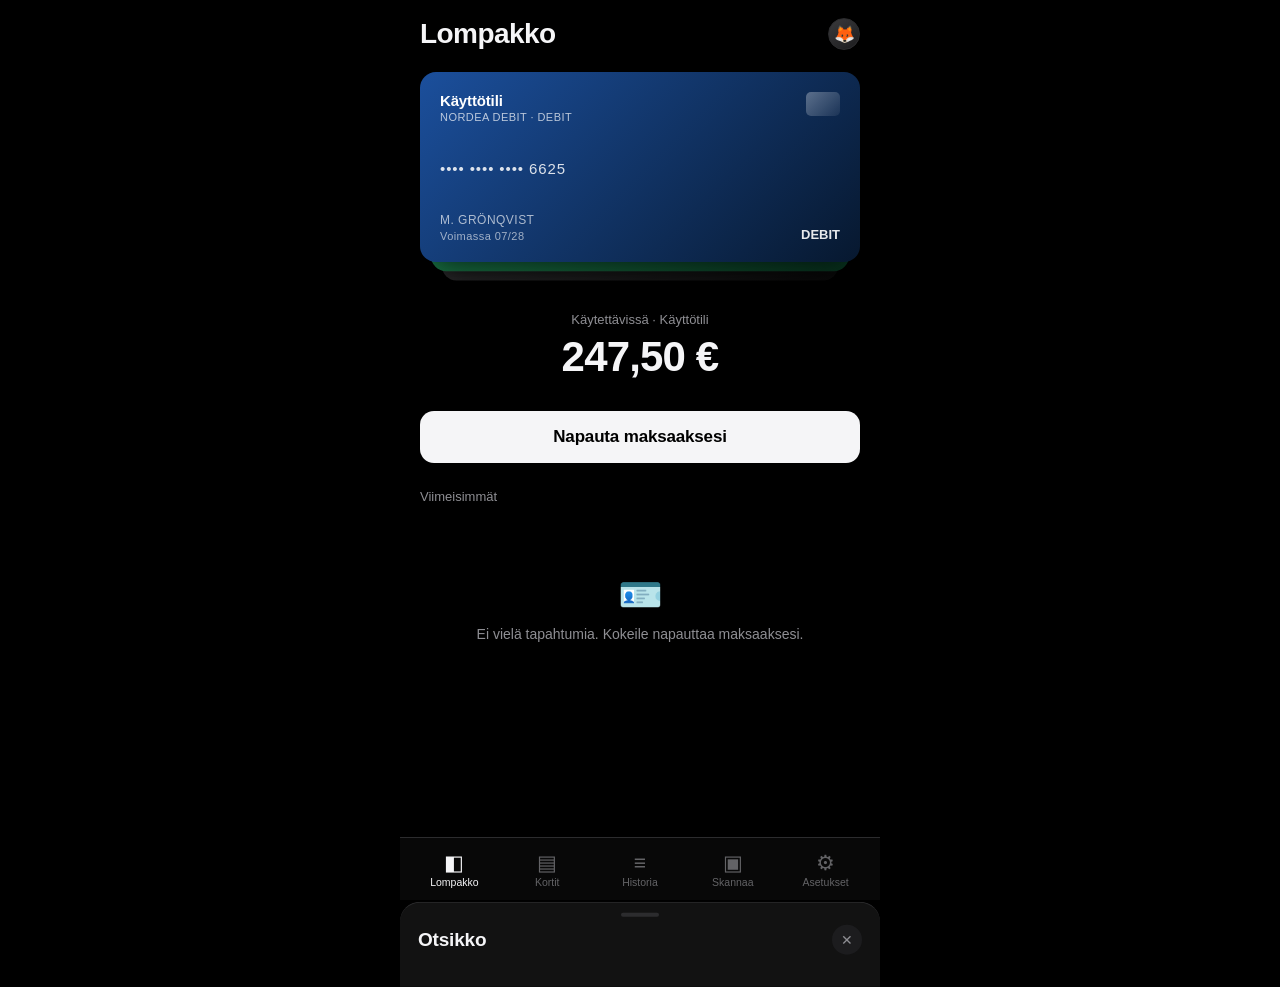
==== index.html @ 8e32ef5d "Lisää tapahtumahistorian suodatus kortin mukaan Historiasivulle tuli suodatinpalkki, josta tapahtuma" ====
<!DOCTYPE html>
<html lang="fi">
<head>
<meta charset="UTF-8">
<meta name="viewport" content="width=device-width, initial-scale=1, viewport-fit=cover">
<title>Lompakko</title>
<link rel="stylesheet" href="style.css">
</head>
<body>
<div id="app">

  <div class="topbar" id="topbar">
    <h1 id="pageTitle">Lompakko</h1>
    <button class="avatar" id="avatar" aria-label="Avaa asetukset">🦊</button>
  </div>

  <div class="screens">

    <!-- LOMPAKKO -->
    <div class="screen active" id="screen-wallet">
      <div class="card-stack" id="cardStack"></div>

      <div class="balance-block">
        <div class="balance-label">Käytettävissä</div>
        <div class="balance-amount" id="balanceText">0,00 €</div>
      </div>

      <button class="pay-btn" id="payBtn">Napauta maksaaksesi</button>

      <div class="section-label">Viimeisimmät</div>
      <div id="recentTx"></div>
    </div>

    <!-- KORTIT -->
    <div class="screen" id="screen-cards">
      <div class="history-header">
        <h2>Kortit</h2>
        <div class="history-sub" id="cardsSub">Hallitse lompakon kortteja</div>
      </div>
      <div id="cardList"></div>
      <button class="ghost-btn" id="addCardBtn">+ Lisää kortti</button>
      <p class="disclaimer">Kaikki kortit ovat simuloituja demokortteja. Pankkien nimet
      ovat pelkkää tekstiä — ei oikeita logoja, tunnuksia tai maksuliikennettä.</p>
    </div>

    <!-- HISTORIA -->
    <div class="screen" id="screen-history">
      <div class="history-header">
        <h2>Historia</h2>
        <div class="history-sub" id="historySub">Ei vielä tapahtumia</div>
      </div>
      <div class="chip-row" id="historyFilter"></div>
      <div id="historyList"></div>
    </div>

    <!-- SKANNAUS -->
    <div class="screen" id="screen-scan">
      <div class="scan-wrap">
        <h2>Skannaa maksaaksesi</h2>
        <div class="scan-sub">Kohdista kauppiaan QR-koodiin</div>
        <div class="viewfinder">
          <div class="fake-qr">
            <svg width="120" height="120" viewBox="0 0 100 100" aria-hidden="true">
              <rect x="8" y="8" width="24" height="24" fill="none" stroke="#8e8e93" stroke-width="4"/>
              <rect x="16" y="16" width="8" height="8" fill="#8e8e93"/>
              <rect x="68" y="8" width="24" height="24" fill="none" stroke="#8e8e93" stroke-width="4"/>
              <rect x="76" y="16" width="8" height="8" fill="#8e8e93"/>
              <rect x="8" y="68" width="24" height="24" fill="none" stroke="#8e8e93" stroke-width="4"/>
              <rect x="16" y="76" width="8" height="8" fill="#8e8e93"/>
              <rect x="44" y="8" width="6" height="6" fill="#8e8e93"/>
              <rect x="56" y="20" width="6" height="6" fill="#8e8e93"/>
              <rect x="44" y="44" width="12" height="12" fill="#8e8e93"/>
              <rect x="62" y="44" width="6" height="6" fill="#8e8e93"/>
              <rect x="44" y="62" width="6" height="6" fill="#8e8e93"/>
              <rect x="62" y="62" width="18" height="18" fill="#8e8e93"/>
              <rect x="8" y="44" width="6" height="6" fill="#8e8e93"/>
              <rect x="20" y="56" width="6" height="6" fill="#8e8e93"/>
            </svg>
          </div>
          <div class="scan-line"></div>
          <div class="vf-corner tl"></div>
          <div class="vf-corner tr"></div>
          <div class="vf-corner bl"></div>
          <div class="vf-corner br"></div>
        </div>
        <div class="scan-hint">Simuloitu kamera — ei oikeaa skannausta</div>
        <button class="scan-btn" id="fakeScanBtn">Simuloi QR-tunnistus</button>
      </div>
    </div>

    <!-- ASETUKSET -->
    <div class="screen" id="screen-settings">
      <div class="history-header">
        <h2>Asetukset</h2>
        <div class="history-sub">Lompakon ja korttien asetukset</div>
      </div>

      <div class="section-label">Käyttäjä</div>
      <div class="settings-group">
        <div class="settings-row">
          <span class="settings-label">Nimi</span>
          <input type="text" id="setName" class="inline-input" maxlength="28">
        </div>
        <div class="settings-row">
          <span class="settings-label">Avatar</span>
          <div class="avatar-row" id="setAvatar"></div>
        </div>
      </div>

      <div class="section-label">Lompakko</div>
      <div class="settings-group">
        <div class="settings-row">
          <span class="settings-label">Oletuskortti</span>
          <select id="setDefaultCard" class="inline-select"></select>
        </div>
        <div class="settings-row">
          <span class="settings-label">Yksityisyystila
            <span class="settings-sub">Piilota saldot näkymistä</span>
          </span>
          <button class="toggle" id="setHideBalance" role="switch" aria-label="Yksityisyystila"></button>
        </div>
        <div class="settings-row column">
          <span class="settings-label">Valuutan näyttömuoto</span>
          <div class="segmented" id="setCurrency">
            <button data-currency="suffix">12,50 €</button>
            <button data-currency="prefix">€ 12,50</button>
            <button data-currency="code">12,50 EUR</button>
          </div>
        </div>
      </div>

      <div class="section-label">Demo</div>
      <button class="danger-btn" id="resetBtn">Palauta demon oletustiedot</button>

      <p class="disclaimer">Lompakko on harjoitusdemo. Kortit, saldot ja tapahtumat
      ovat keksittyjä, eikä sovellus ole yhteydessä mihinkään pankkiin tai
      maksujärjestelmään.</p>
    </div>

  </div>

  <div class="navbar">
    <button class="navbtn active" data-screen="wallet">
      <span class="icon">◧</span>
      <span class="label">Lompakko</span>
    </button>
    <button class="navbtn" data-screen="cards">
      <span class="icon">▤</span>
      <span class="label">Kortit</span>
    </button>
    <button class="navbtn" data-screen="history">
      <span class="icon">≡</span>
      <span class="label">Historia</span>
    </button>
    <button class="navbtn" data-screen="scan">
      <span class="icon">▣</span>
      <span class="label">Skannaa</span>
    </button>
    <button class="navbtn" data-screen="settings">
      <span class="icon">⚙</span>
      <span class="label">Asetukset</span>
    </button>
  </div>

  <!-- NFC-MAKSUN PEITTOKUVA -->
  <div class="tap-overlay" id="tapOverlay">
    <div class="nfc-ring-wrap">
      <div class="nfc-ring"></div>
      <div class="nfc-ring"></div>
      <div class="nfc-ring"></div>
      <div class="nfc-center"><span id="nfcIcon">📶</span></div>
    </div>
    <div class="tap-status" id="tapStatus">Napauta laitetta maksupäätteeseen</div>
    <div class="tap-amount" id="tapAmount"></div>
    <div class="tap-error-note" id="tapNote" hidden></div>
    <button class="tap-cancel" id="tapCancel">Peruuta</button>
  </div>

  <!-- ALAPANEELI (lomakkeet ja valinnat) -->
  <div class="sheet-backdrop" id="sheetBackdrop"></div>
  <div class="sheet" id="sheet" role="dialog" aria-modal="true" aria-labelledby="sheetTitle">
    <div class="sheet-grip"></div>
    <div class="sheet-head">
      <h3 id="sheetTitle">Otsikko</h3>
      <button class="sheet-close" id="sheetClose" aria-label="Sulje">✕</button>
    </div>
    <div class="sheet-body" id="sheetBody"></div>
  </div>

  <!-- ILMOITUS -->
  <div class="toast" id="toast" role="status" aria-live="polite"></div>

</div>

<script src="cards.js"></script>
<script src="app.js"></script>
</body>
</html>
---- style.css ----
/* Lompakko — simuloitu maksulompakko. Tyylit. */

:root {
  --bg: #000000;
  --surface: #121212;
  --surface-raised: #1c1c1e;
  --border: #2c2c2e;
  --text: #f5f5f7;
  --text-dim: #8e8e93;
  --text-faint: #636366;
  --accent: #ffffff;
  --success: #30d158;
  --danger: #ff453a;
  --font: -apple-system, BlinkMacSystemFont, "SF Pro Display", "SF Pro Text", "Helvetica Neue", Arial, sans-serif;
  box-sizing: border-box;
  padding-top: env(safe-area-inset-top, 0px);
  padding-bottom: env(safe-area-inset-bottom, 0px);
}
* { box-sizing: border-box; }
html {
  height: 100%;
  scroll-padding-top: env(safe-area-inset-top, 0px);
}
body {
  margin: 0;
  height: 100%;
  background: var(--bg);
  color: var(--text);
  font-family: var(--font);
  -webkit-font-smoothing: antialiased;
  overflow: hidden;
}

#app {
  position: relative;
  width: 100%;
  height: 100%;
  max-width: 480px;
  margin: 0 auto;
  display: flex;
  flex-direction: column;
  background: var(--bg);
}

/* ---------- top bar ---------- */
.topbar {
  padding: 18px 20px 8px;
  padding-top: calc(18px + env(safe-area-inset-top, 0px));
  display: flex;
  align-items: center;
  justify-content: space-between;
  flex-shrink: 0;
}
.topbar h1 {
  font-size: 28px;
  font-weight: 700;
  letter-spacing: -0.02em;
  margin: 0;
}
.avatar {
  width: 32px;
  height: 32px;
  border-radius: 50%;
  background: linear-gradient(145deg, #3a3a3c, #1c1c1e);
  border: 1px solid var(--border);
  display: flex;
  align-items: center;
  justify-content: center;
  font-size: 13px;
  font-weight: 600;
  color: var(--text-dim);
}

/* ---------- screens ---------- */
.screens {
  flex: 1;
  position: relative;
  overflow: hidden;
}
.screen {
  position: absolute;
  inset: 0;
  overflow-y: auto;
  padding: 4px 20px 100px;
  opacity: 0;
  pointer-events: none;
  transform: translateY(6px);
  transition: opacity 0.22s ease, transform 0.22s ease;
  -webkit-overflow-scrolling: touch;
}
.screen::-webkit-scrollbar { display: none; }
.screen.active {
  opacity: 1;
  pointer-events: auto;
  transform: translateY(0);
}

/* ---------- card stack ---------- */
.card-stack {
  position: relative;
  height: 200px;
  margin: 10px 0 22px;
  transition: height 0.35s cubic-bezier(.25,1,.4,1);
}
.paycard {
  position: absolute;
  width: 100%;
  height: 190px;
  border-radius: 16px;
  padding: 20px;
  display: flex;
  flex-direction: column;
  justify-content: space-between;
  color: #fff;
  cursor: pointer;
  transition: transform 0.35s cubic-bezier(.25,1,.4,1), box-shadow 0.35s ease;
  box-shadow: 0 14px 30px -12px rgba(0,0,0,0.7);
  -webkit-user-select: none;
  user-select: none;
}
/* Korttien sijainti pinossa lasketaan JS:ssä (inline-tyylit), koska
   kortteja voi olla vaihteleva määrä. */
.paycard.hidden-card { opacity: 0; pointer-events: none; }
.paycard.is-frozen { filter: saturate(0.25) brightness(0.75); }

.card-top { display: flex; justify-content: space-between; align-items: flex-start; }
.card-issuer { font-size: 15px; font-weight: 600; letter-spacing: -0.01em; }
.card-chip {
  width: 34px; height: 24px; border-radius: 5px;
  background: linear-gradient(135deg, rgba(255,255,255,0.35), rgba(255,255,255,0.08));
}
.paycard.card-1 .card-chip { background: linear-gradient(135deg, rgba(0,0,0,0.25), rgba(0,0,0,0.08)); }
.card-number { font-size: 15px; letter-spacing: 0.06em; opacity: 0.85; font-variant-numeric: tabular-nums; }
.card-bottom { display: flex; justify-content: space-between; align-items: flex-end; }
.card-holder { font-size: 12px; opacity: 0.65; text-transform: uppercase; letter-spacing: 0.04em; }
.card-network { font-size: 13px; font-weight: 700; opacity: 0.9; }

/* ---------- balance ---------- */
.balance-block { text-align: center; margin: 26px 0 30px; }
.balance-label { font-size: 13px; color: var(--text-dim); margin-bottom: 6px; }
.balance-amount { font-size: 42px; font-weight: 700; letter-spacing: -0.02em; font-variant-numeric: tabular-nums; }

/* ---------- pay button ---------- */
.pay-btn {
  width: 100%;
  padding: 16px;
  border-radius: 14px;
  background: var(--text);
  color: #000;
  border: none;
  font-size: 17px;
  font-weight: 600;
  letter-spacing: -0.01em;
  cursor: pointer;
  display: flex;
  align-items: center;
  justify-content: center;
  gap: 8px;
  transition: transform 0.15s ease, opacity 0.15s ease;
}
.pay-btn:active { transform: scale(0.97); opacity: 0.85; }

.section-label {
  font-size: 13px;
  color: var(--text-dim);
  margin: 26px 0 10px;
  font-weight: 500;
}

/* ---------- transactions ---------- */
.tx-list { display: flex; flex-direction: column; gap: 1px; border-radius: 14px; overflow: hidden; background: var(--border); }
.tx-row {
  background: var(--surface);
  padding: 13px 14px;
  display: flex;
  align-items: center;
  gap: 12px;
}
.tx-icon {
  width: 36px; height: 36px; border-radius: 50%;
  background: var(--surface-raised);
  display: flex; align-items: center; justify-content: center;
  font-size: 16px;
  flex-shrink: 0;
}
.tx-info { flex: 1; min-width: 0; }
.tx-name { font-size: 15px; font-weight: 500; white-space: nowrap; overflow: hidden; text-overflow: ellipsis; }
.tx-meta { font-size: 12.5px; color: var(--text-dim); margin-top: 1px; }
.tx-amount { font-size: 15px; font-weight: 600; font-variant-numeric: tabular-nums; flex-shrink: 0; }

.empty-state { text-align: center; padding: 60px 20px; color: var(--text-dim); }
.empty-state .emoji { font-size: 36px; margin-bottom: 10px; }
.empty-state p { font-size: 14px; margin: 0; }

/* ---------- history screen ---------- */
.history-header { padding: 8px 0 4px; }
.history-header h2 { font-size: 30px; font-weight: 700; letter-spacing: -0.02em; margin: 4px 0 2px; }
.history-sub { font-size: 14px; color: var(--text-dim); margin-bottom: 18px; }
.day-group { margin-bottom: 4px; }
.day-label { font-size: 12.5px; color: var(--text-faint); margin: 18px 2px 8px; text-transform: uppercase; letter-spacing: 0.03em; }

/* ---------- scan screen ---------- */
.scan-wrap {
  padding-top: 20px;
  display: flex;
  flex-direction: column;
  align-items: center;
}
.scan-wrap h2 { font-size: 24px; font-weight: 700; margin: 6px 0 4px; letter-spacing: -0.02em; }
.scan-sub { font-size: 14px; color: var(--text-dim); margin-bottom: 22px; text-align: center; }
.viewfinder {
  width: 100%;
  max-width: 300px;
  aspect-ratio: 1;
  border-radius: 24px;
  background: radial-gradient(circle at 50% 40%, #1a1a1c 0%, #050505 100%);
  position: relative;
  overflow: hidden;
  border: 1px solid var(--border);
}
.vf-corner {
  position: absolute;
  width: 28px; height: 28px;
  border: 3px solid var(--text);
}
.vf-corner.tl { top: 16px; left: 16px; border-right: none; border-bottom: none; border-top-left-radius: 8px; }
.vf-corner.tr { top: 16px; right: 16px; border-left: none; border-bottom: none; border-top-right-radius: 8px; }
.vf-corner.bl { bottom: 16px; left: 16px; border-right: none; border-top: none; border-bottom-left-radius: 8px; }
.vf-corner.br { bottom: 16px; right: 16px; border-left: none; border-top: none; border-bottom-right-radius: 8px; }
.scan-line {
  position: absolute;
  left: 16px; right: 16px;
  height: 2px;
  background: linear-gradient(90deg, transparent, #fff, transparent);
  top: 16px;
  animation: scanmove 2.2s ease-in-out infinite;
  box-shadow: 0 0 12px 2px rgba(255,255,255,0.5);
}
@keyframes scanmove {
  0%, 100% { top: 16px; }
  50% { top: calc(100% - 18px); }
}
.fake-qr {
  position: absolute;
  inset: 0;
  display: flex;
  align-items: center;
  justify-content: center;
  opacity: 0.55;
}
.scan-hint { font-size: 13px; color: var(--text-faint); margin-top: 18px; text-align: center; }
.scan-btn {
  margin-top: 26px;
  padding: 13px 26px;
  border-radius: 12px;
  background: var(--surface-raised);
  border: 1px solid var(--border);
  color: var(--text);
  font-size: 15px;
  font-weight: 600;
  cursor: pointer;
}
.scan-btn:active { opacity: 0.8; }

/* ---------- bottom nav ---------- */
.navbar {
  position: absolute;
  left: 0; right: 0; bottom: 0;
  display: flex;
  padding: 8px 10px calc(10px + env(safe-area-inset-bottom, 0px));
  background: rgba(10,10,10,0.85);
  backdrop-filter: blur(20px);
  -webkit-backdrop-filter: blur(20px);
  border-top: 1px solid var(--border);
  gap: 4px;
}
.navbtn {
  flex: 1;
  background: none;
  border: none;
  color: var(--text-faint);
  display: flex;
  flex-direction: column;
  align-items: center;
  gap: 3px;
  padding: 6px 0 2px;
  cursor: pointer;
  font-family: var(--font);
}
.navbtn .icon { font-size: 21px; line-height: 1; }
.navbtn .label { font-size: 10.5px; font-weight: 500; }
.navbtn.active { color: var(--text); }

/* ---------- NFC tap overlay ---------- */
.tap-overlay {
  position: absolute;
  inset: 0;
  background: rgba(0,0,0,0.94);
  display: flex;
  flex-direction: column;
  align-items: center;
  justify-content: center;
  z-index: 50;
  opacity: 0;
  pointer-events: none;
  transition: opacity 0.25s ease;
}
.tap-overlay.show { opacity: 1; pointer-events: auto; }
.nfc-ring-wrap {
  position: relative;
  width: 160px; height: 160px;
  display: flex; align-items: center; justify-content: center;
  margin-bottom: 26px;
}
.nfc-ring {
  position: absolute;
  border: 2px solid var(--text);
  border-radius: 50%;
  opacity: 0;
}
.tap-overlay.pulsing .nfc-ring {
  animation: nfcpulse 1.6s ease-out infinite;
}
.nfc-ring:nth-child(1) { width: 60px; height: 60px; animation-delay: 0s !important; }
.nfc-ring:nth-child(2) { width: 60px; height: 60px; animation-delay: 0.4s !important; }
.nfc-ring:nth-child(3) { width: 60px; height: 60px; animation-delay: 0.8s !important; }
@keyframes nfcpulse {
  0% { width: 60px; height: 60px; opacity: 0.8; }
  100% { width: 170px; height: 170px; opacity: 0; }
}
.nfc-center {
  width: 60px; height: 60px;
  border-radius: 50%;
  background: var(--text);
  display: flex; align-items: center; justify-content: center;
  font-size: 26px;
  z-index: 2;
  transition: transform 0.2s ease, background 0.2s ease;
}
.tap-overlay.success .nfc-center { background: var(--success); transform: scale(1.1); }
.tap-overlay.success .nfc-center span { color: #000; }
.tap-status { font-size: 17px; font-weight: 600; margin-bottom: 4px; }
.tap-amount { font-size: 34px; font-weight: 700; letter-spacing: -0.02em; margin-bottom: 30px; font-variant-numeric: tabular-nums; }
.tap-cancel {
  background: none; border: none; color: var(--text-dim);
  font-size: 15px; padding: 10px 20px; cursor: pointer;
}

.disclaimer {
  text-align: center;
  font-size: 11px;
  color: var(--text-faint);
  padding: 4px 30px 14px;
}

@media (prefers-reduced-motion: reduce) {
  .scan-line, .nfc-ring { animation: none !important; }
}

/* ---------- korttitiedot kortin pinnalla ---------- */
.card-type {
  font-size: 11px;
  opacity: 0.7;
  letter-spacing: 0.04em;
  text-transform: uppercase;
  margin-top: 2px;
}
.card-expiry { font-size: 11px; opacity: 0.6; margin-top: 3px; letter-spacing: 0.04em; }
.card-flag {
  position: absolute;
  top: 16px;
  left: 50%;
  transform: translateX(-50%);
  font-size: 11px;
  font-weight: 600;
  letter-spacing: 0.06em;
  text-transform: uppercase;
  padding: 4px 10px;
  border-radius: 999px;
  background: rgba(0,0,0,0.45);
  color: #fff;
}

/* ---------- korttilista ---------- */
.card-row {
  width: 100%;
  background: var(--surface);
  border: 1px solid var(--border);
  border-radius: 14px;
  padding: 12px 14px;
  display: flex;
  align-items: center;
  gap: 12px;
  margin-bottom: 10px;
  cursor: pointer;
  text-align: left;
  color: var(--text);
  font-family: var(--font);
}
.card-row:active { opacity: 0.8; }
.card-swatch {
  width: 42px;
  height: 28px;
  border-radius: 6px;
  flex-shrink: 0;
  border: 1px solid rgba(255,255,255,0.12);
}
.card-row-info { flex: 1; min-width: 0; }
.card-row-title { font-size: 15px; font-weight: 600; display: flex; align-items: center; gap: 6px; flex-wrap: wrap; }
.card-row-meta { font-size: 12.5px; color: var(--text-dim); margin-top: 2px; }
.card-row-amount { font-size: 15px; font-weight: 600; font-variant-numeric: tabular-nums; flex-shrink: 0; }

.badge {
  font-size: 10.5px;
  font-weight: 600;
  letter-spacing: 0.02em;
  padding: 2px 7px;
  border-radius: 999px;
  background: var(--surface-raised);
  color: var(--text-dim);
  border: 1px solid var(--border);
}
.badge.default { background: rgba(255,255,255,0.92); color: #000; border-color: transparent; }
.badge.frozen { background: rgba(10,132,255,0.18); color: #64b5ff; border-color: rgba(10,132,255,0.3); }

/* ---------- painikkeet ---------- */
.ghost-btn {
  width: 100%;
  padding: 14px;
  border-radius: 14px;
  background: var(--surface);
  border: 1px dashed var(--border);
  color: var(--text-dim);
  font-size: 15px;
  font-weight: 600;
  font-family: var(--font);
  cursor: pointer;
  margin-top: 4px;
}
.ghost-btn:active { opacity: 0.75; }

.solid-btn {
  width: 100%;
  padding: 15px;
  border-radius: 14px;
  background: var(--text);
  color: #000;
  border: none;
  font-size: 16px;
  font-weight: 600;
  font-family: var(--font);
  cursor: pointer;
}
.solid-btn:active { transform: scale(0.98); }
.danger-btn {
  width: 100%;
  padding: 14px;
  border-radius: 14px;
  background: rgba(255,69,58,0.12);
  border: 1px solid rgba(255,69,58,0.3);
  color: var(--danger);
  font-size: 15px;
  font-weight: 600;
  font-family: var(--font);
  cursor: pointer;
}

/* ---------- alapaneeli (sheet) ---------- */
.sheet-backdrop {
  position: absolute;
  inset: 0;
  background: rgba(0,0,0,0.6);
  backdrop-filter: blur(3px);
  -webkit-backdrop-filter: blur(3px);
  opacity: 0;
  pointer-events: none;
  transition: opacity 0.25s ease;
  z-index: 60;
}
.sheet-backdrop.show { opacity: 1; pointer-events: auto; }
.sheet {
  position: absolute;
  left: 0; right: 0; bottom: 0;
  max-height: 88%;
  background: var(--surface);
  border-top-left-radius: 20px;
  border-top-right-radius: 20px;
  border-top: 1px solid var(--border);
  transform: translateY(102%);
  transition: transform 0.3s cubic-bezier(.25,1,.4,1);
  z-index: 61;
  display: flex;
  flex-direction: column;
  padding-bottom: env(safe-area-inset-bottom, 0px);
}
.sheet.show { transform: translateY(0); }
.sheet-grip {
  width: 38px; height: 4px; border-radius: 2px;
  background: var(--border);
  margin: 10px auto 2px;
  flex-shrink: 0;
}
.sheet-head {
  display: flex;
  align-items: center;
  justify-content: space-between;
  padding: 6px 18px 10px;
  flex-shrink: 0;
}
.sheet-head h3 { font-size: 19px; font-weight: 700; margin: 0; letter-spacing: -0.01em; }
.sheet-close {
  background: var(--surface-raised);
  border: none;
  color: var(--text-dim);
  width: 30px; height: 30px;
  border-radius: 50%;
  font-size: 14px;
  cursor: pointer;
  font-family: var(--font);
}
.sheet-body {
  padding: 0 18px 22px;
  overflow-y: auto;
  -webkit-overflow-scrolling: touch;
}
.sheet-body::-webkit-scrollbar { display: none; }

/* ---------- lomakkeet ---------- */
.field { margin-bottom: 16px; }
.field label {
  display: block;
  font-size: 13px;
  color: var(--text-dim);
  margin-bottom: 7px;
  font-weight: 500;
}
.field input[type="text"],
.field input[type="number"],
.field select {
  width: 100%;
  padding: 13px 14px;
  border-radius: 12px;
  background: var(--surface-raised);
  border: 1px solid var(--border);
  color: var(--text);
  font-size: 16px;
  font-family: var(--font);
  appearance: none;
  -webkit-appearance: none;
}
.field input:focus, .field select:focus { outline: 1px solid var(--text-dim); }
.field select {
  background-image: linear-gradient(45deg, transparent 50%, var(--text-dim) 50%),
                    linear-gradient(135deg, var(--text-dim) 50%, transparent 50%);
  background-position: calc(100% - 18px) 21px, calc(100% - 13px) 21px;
  background-size: 5px 5px, 5px 5px;
  background-repeat: no-repeat;
}
.field-hint { font-size: 12px; color: var(--text-faint); margin-top: 6px; }

.swatch-row { display: flex; flex-wrap: wrap; gap: 10px; }
.swatch-btn {
  width: 44px; height: 32px;
  border-radius: 8px;
  border: 2px solid transparent;
  cursor: pointer;
  padding: 0;
}
.swatch-btn.selected { border-color: var(--text); }

/* ---------- ilmoitus (toast) ---------- */
.toast {
  position: absolute;
  left: 20px; right: 20px;
  bottom: 92px;
  padding: 13px 16px;
  border-radius: 12px;
  background: var(--surface-raised);
  border: 1px solid var(--border);
  color: var(--text);
  font-size: 14px;
  text-align: center;
  z-index: 70;
  opacity: 0;
  transform: translateY(8px);
  pointer-events: none;
  transition: opacity 0.2s ease, transform 0.2s ease;
}
.toast.show { opacity: 1; transform: translateY(0); }
.toast.error { background: rgba(255,69,58,0.16); border-color: rgba(255,69,58,0.35); color: #ff938c; }
.toast.ok { background: rgba(48,209,88,0.16); border-color: rgba(48,209,88,0.35); color: #8ce8a5; }

/* ---------- asetukset ---------- */
.settings-group {
  border-radius: 14px;
  overflow: hidden;
  background: var(--border);
  display: flex;
  flex-direction: column;
  gap: 1px;
}
.settings-row {
  background: var(--surface);
  padding: 13px 14px;
  display: flex;
  align-items: center;
  justify-content: space-between;
  gap: 12px;
}
.settings-row.column { flex-direction: column; align-items: stretch; gap: 10px; }
.settings-label { font-size: 15px; display: flex; flex-direction: column; gap: 2px; }
.settings-sub { font-size: 12.5px; color: var(--text-dim); font-weight: 400; }

.inline-input, .inline-select {
  background: var(--surface-raised);
  border: 1px solid var(--border);
  color: var(--text);
  border-radius: 10px;
  padding: 9px 11px;
  font-size: 15px;
  font-family: var(--font);
  max-width: 62%;
  text-align: right;
  appearance: none;
  -webkit-appearance: none;
}
.inline-select { text-align: left; }

.toggle {
  width: 50px; height: 30px;
  border-radius: 999px;
  background: var(--surface-raised);
  border: 1px solid var(--border);
  position: relative;
  cursor: pointer;
  flex-shrink: 0;
  transition: background 0.2s ease;
}
.toggle::after {
  content: '';
  position: absolute;
  top: 3px; left: 3px;
  width: 22px; height: 22px;
  border-radius: 50%;
  background: var(--text-dim);
  transition: transform 0.2s ease, background 0.2s ease;
}
.toggle.on { background: var(--success); border-color: var(--success); }
.toggle.on::after { transform: translateX(20px); background: #fff; }

.segmented {
  display: flex;
  gap: 4px;
  background: var(--surface-raised);
  border-radius: 11px;
  padding: 4px;
}
.segmented button {
  flex: 1;
  padding: 9px 4px;
  border-radius: 8px;
  border: none;
  background: none;
  color: var(--text-dim);
  font-size: 13px;
  font-family: var(--font);
  cursor: pointer;
  font-variant-numeric: tabular-nums;
}
.segmented button.active { background: var(--text); color: #000; font-weight: 600; }

.avatar-row { display: flex; gap: 8px; flex-wrap: wrap; justify-content: flex-end; }
.avatar-btn {
  width: 36px; height: 36px;
  border-radius: 50%;
  border: 2px solid transparent;
  background: var(--surface-raised);
  font-size: 18px;
  cursor: pointer;
  line-height: 1;
}
.avatar-btn.selected { border-color: var(--text); }

button.avatar { cursor: pointer; font-size: 17px; padding: 0; }

/* ---------- maksutavan valinta ---------- */
.method-row {
  width: 100%;
  background: var(--surface-raised);
  border: 1px solid var(--border);
  border-radius: 14px;
  padding: 12px 14px;
  display: flex;
  align-items: center;
  gap: 12px;
  margin-bottom: 10px;
  cursor: pointer;
  color: var(--text);
  font-family: var(--font);
  text-align: left;
}
.method-row.blocked { opacity: 0.55; }
.method-row .card-row-info { flex: 1; min-width: 0; }

/* ---------- virhetila maksussa ---------- */
.tap-overlay.error .nfc-center { background: var(--danger); }
.tap-overlay.error .nfc-center span { color: #fff; }
.tap-error-note {
  font-size: 13.5px;
  color: var(--text-dim);
  margin: 0 0 26px;
  text-align: center;
  padding: 0 32px;
}

/* ---------- historian suodatus ---------- */
.chip-row {
  display: flex;
  gap: 8px;
  overflow-x: auto;
  padding-bottom: 6px;
  margin-bottom: 4px;
  scrollbar-width: none;
}
.chip-row::-webkit-scrollbar { display: none; }
.chip {
  flex-shrink: 0;
  padding: 8px 14px;
  border-radius: 999px;
  background: var(--surface);
  border: 1px solid var(--border);
  color: var(--text-dim);
  font-size: 13.5px;
  font-family: var(--font);
  cursor: pointer;
  display: flex;
  align-items: center;
  gap: 7px;
}
.chip.active { background: var(--text); color: #000; border-color: transparent; font-weight: 600; }
.chip .dot { width: 9px; height: 9px; border-radius: 50%; display: inline-block; }
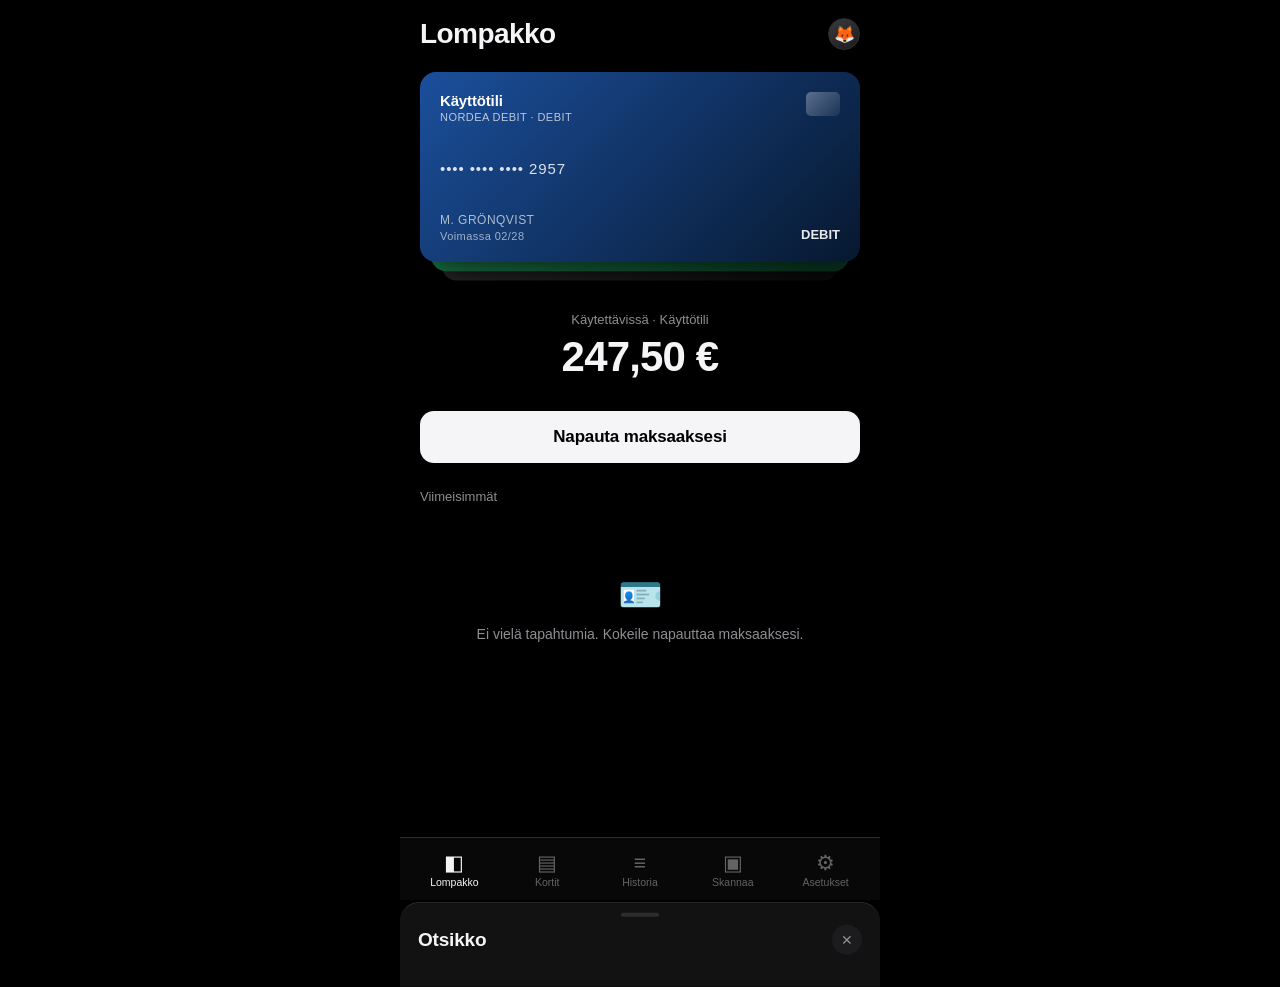
==== commit 5e4784f3: "Lisää PWA-tuki: manifest, ikonit ja service worker - manifest.json: nimi "Lompakko", musta teema ja " ====
--- a/index.html
+++ b/index.html
@@ -4,6 +4,15 @@
 <meta charset="UTF-8">
 <meta name="viewport" content="width=device-width, initial-scale=1, viewport-fit=cover">
 <title>Lompakko</title>
+<meta name="description" content="Simuloitu maksulompakko — demo, ei oikeaa maksuliikennettä.">
+<meta name="theme-color" content="#000000">
+<meta name="mobile-web-app-capable" content="yes">
+<meta name="apple-mobile-web-app-capable" content="yes">
+<meta name="apple-mobile-web-app-status-bar-style" content="black-translucent">
+<meta name="apple-mobile-web-app-title" content="Lompakko">
+<link rel="manifest" href="manifest.json">
+<link rel="icon" href="icons/icon-192.png" sizes="192x192" type="image/png">
+<link rel="apple-touch-icon" href="icons/icon-192.png">
 <link rel="stylesheet" href="style.css">
 </head>
 <body>
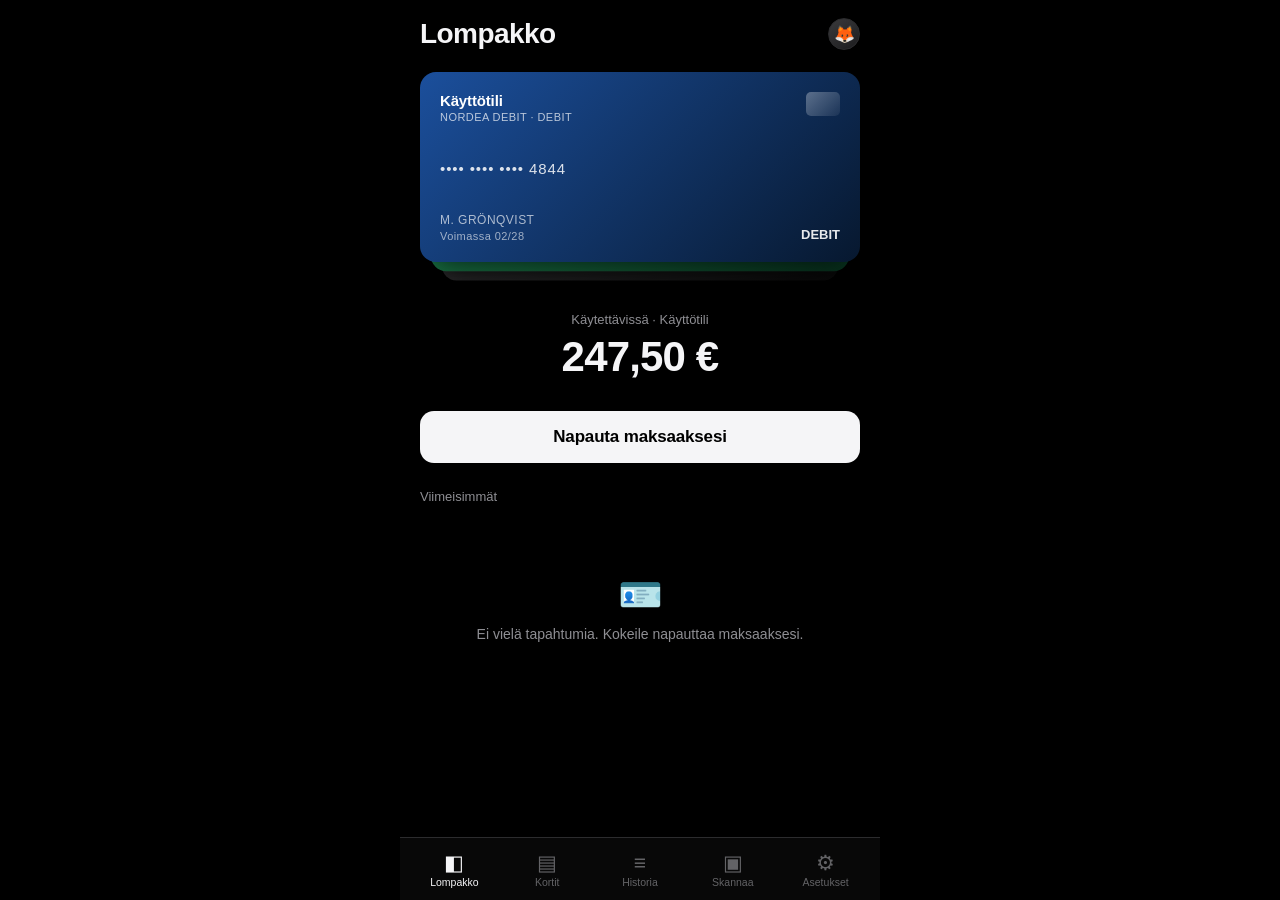
==== commit fe7059a5: "Siirrä rahalogiikka sentteihin ja lisää katevaraukset Liukuluvut eivät sovi rahaan, joten kaikki sum" ====
--- a/index.html
+++ b/index.html
@@ -32,6 +32,7 @@
       <div class="balance-block">
         <div class="balance-label">Käytettävissä</div>
         <div class="balance-amount" id="balanceText">0,00 €</div>
+        <div class="balance-note" id="balanceNote" hidden></div>
       </div>
 
       <button class="pay-btn" id="payBtn">Napauta maksaaksesi</button>
@@ -201,6 +202,7 @@
 
 </div>
 
+<script src="money.js"></script>
 <script src="cards.js"></script>
 <script src="app.js"></script>
 </body>
--- a/style.css
+++ b/style.css
@@ -19,6 +19,7 @@
 * { box-sizing: border-box; }
 html {
   height: 100%;
+  overflow: hidden;
   scroll-padding-top: env(safe-area-inset-top, 0px);
 }
 body {
@@ -35,6 +36,11 @@
   position: relative;
   width: 100%;
   height: 100%;
+  /* Piilossa oleva alapaneeli jää ruudun alapuolelle. Rajataan se pois,
+     jottei sivu ala vieriä; overflow: clip estää myös ohjelmallisen
+     vierityksen (esim. kun kenttään kohdistetaan alapaneelissa). */
+  overflow: hidden;
+  overflow: clip;
   max-width: 480px;
   margin: 0 auto;
   display: flex;
@@ -76,6 +82,7 @@
   flex: 1;
   position: relative;
   overflow: hidden;
+  overflow: clip;
 }
 .screen {
   position: absolute;
@@ -739,3 +746,40 @@
 }
 .chip.active { background: var(--text); color: #000; border-color: transparent; font-weight: 600; }
 .chip .dot { width: 9px; height: 9px; border-radius: 50%; display: inline-block; }
+
+/* ---------- katevaraukset ja tapahtumien tilat ---------- */
+.balance-note {
+  font-size: 12.5px;
+  color: var(--text-dim);
+  margin-top: 6px;
+}
+
+/* Tapahtumarivi on painike, koska siitä avataan kuitti. */
+button.tx-row {
+  width: 100%;
+  border: none;
+  font-family: var(--font);
+  color: var(--text);
+  text-align: left;
+  cursor: pointer;
+}
+button.tx-row:active { background: var(--surface-raised); }
+.tx-row.static { cursor: default; }
+.tx-info { display: flex; flex-direction: column; }
+.tx-name { display: flex; align-items: center; gap: 6px; flex-wrap: wrap; }
+
+.tx-tag {
+  font-size: 10.5px;
+  font-weight: 600;
+  padding: 2px 7px;
+  border-radius: 999px;
+  background: var(--surface-raised);
+  border: 1px solid var(--border);
+  color: var(--text-dim);
+  white-space: nowrap;
+}
+.tx-tag.pending { background: rgba(255,214,10,0.16); border-color: rgba(255,214,10,0.34); color: #ffd60a; }
+.tx-tag.declined { background: rgba(255,69,58,0.16); border-color: rgba(255,69,58,0.34); color: #ff938c; }
+.tx-tag.disputed { background: rgba(191,90,242,0.16); border-color: rgba(191,90,242,0.34); color: #d9a1ff; }
+
+.tx-amount.struck { text-decoration: line-through; color: var(--text-dim); }
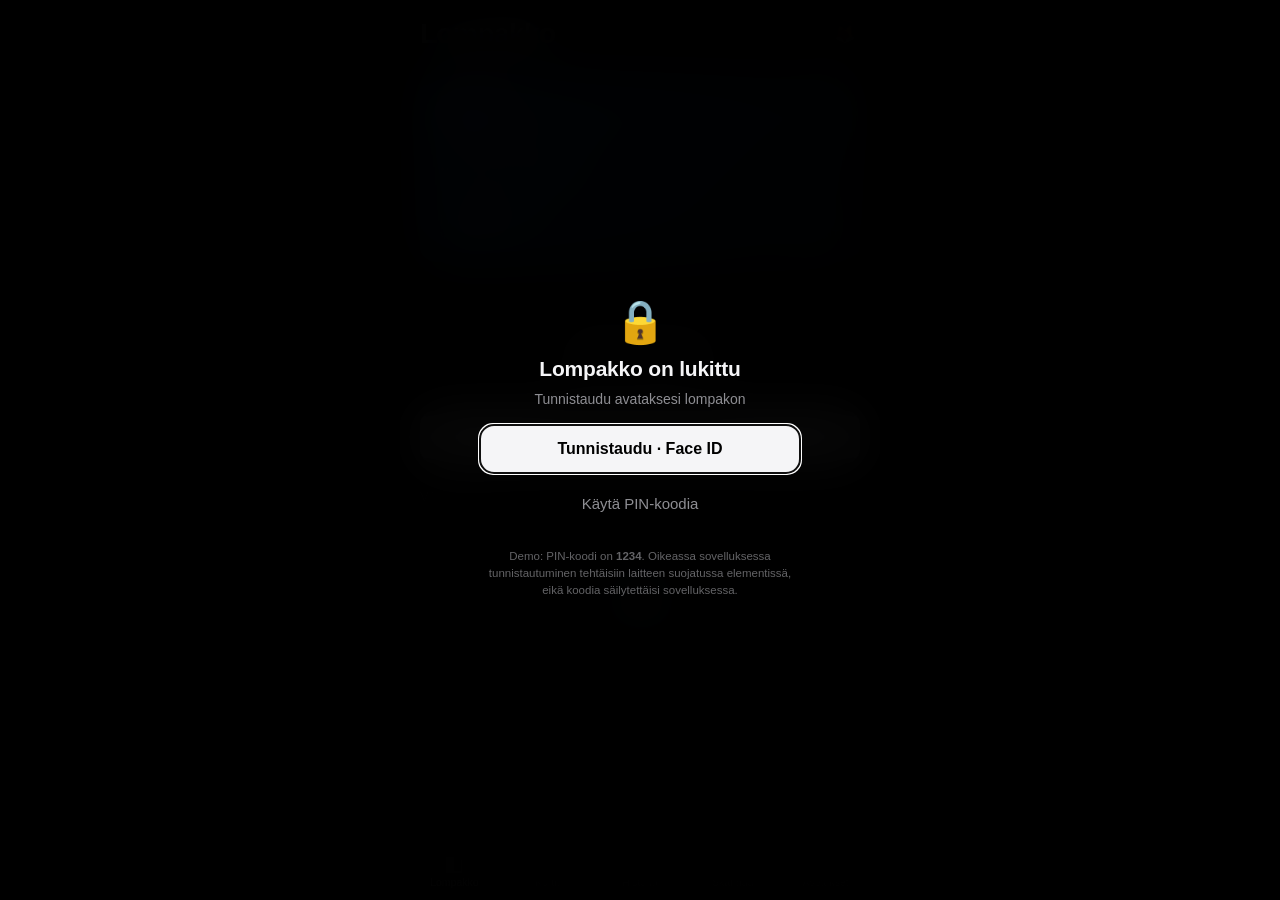
==== commit 58d3b95b: "Lisää tunnistautuminen: sovelluslukko, biometria ja PIN Maksusovelluksen luottamusmalli lepää tunnis" ====
--- a/index.html
+++ b/index.html
@@ -139,6 +139,28 @@
         </div>
       </div>
 
+      <div class="section-label">Turvallisuus</div>
+      <div class="settings-group">
+        <div class="settings-row">
+          <span class="settings-label">Sovelluslukko
+            <span class="settings-sub">Vaadi tunnistautuminen avattaessa</span>
+          </span>
+          <button class="toggle" id="setLock" role="switch" aria-label="Sovelluslukko"></button>
+        </div>
+        <div class="settings-row">
+          <span class="settings-label">Vahvista maksut
+            <span class="settings-sub">Tunnistautuminen jokaisen maksun yhteydessä</span>
+          </span>
+          <button class="toggle" id="setPayAuth" role="switch" aria-label="Vahvista maksut"></button>
+        </div>
+        <div class="settings-row">
+          <span class="settings-label">Lukitse heti
+            <span class="settings-sub">Sulje lompakko tältä laitteelta</span>
+          </span>
+          <button class="ghost-btn inline" id="lockNowBtn">Lukitse</button>
+        </div>
+      </div>
+
       <div class="section-label">Demo</div>
       <button class="danger-btn" id="resetBtn">Palauta demon oletustiedot</button>
 
@@ -197,12 +219,32 @@
     <div class="sheet-body" id="sheetBody"></div>
   </div>
 
+
+  <!-- TUNNISTAUTUMINEN (sovelluslukko ja uudelleentunnistautuminen) -->
+  <div class="auth-screen" id="authScreen" role="dialog" aria-modal="true"
+       aria-labelledby="authTitle" hidden>
+    <div class="auth-inner">
+      <div class="auth-icon" id="authIcon" aria-hidden="true">🔒</div>
+      <h2 id="authTitle">Lompakko on lukittu</h2>
+      <p class="auth-sub" id="authSub">Tunnistaudu avataksesi lompakon</p>
+      <p class="auth-error" id="authError" role="alert" hidden></p>
+      <div class="pin-area" id="authPinArea" hidden></div>
+      <button class="solid-btn" id="authBioBtn">Tunnistaudu</button>
+      <button class="text-btn" id="authPinBtn">Käytä PIN-koodia</button>
+      <button class="text-btn" id="authCancelBtn" hidden>Peruuta</button>
+      <p class="auth-hint">Demo: PIN-koodi on <strong>1234</strong>. Oikeassa
+      sovelluksessa tunnistautuminen tehtäisiin laitteen suojatussa
+      elementissä, eikä koodia säilytettäisi sovelluksessa.</p>
+    </div>
+  </div>
+
   <!-- ILMOITUS -->
   <div class="toast" id="toast" role="status" aria-live="polite"></div>
 
 </div>
 
 <script src="money.js"></script>
+<script src="auth.js"></script>
 <script src="cards.js"></script>
 <script src="app.js"></script>
 </body>
--- a/style.css
+++ b/style.css
@@ -783,3 +783,115 @@
 .tx-tag.disputed { background: rgba(191,90,242,0.16); border-color: rgba(191,90,242,0.34); color: #d9a1ff; }
 
 .tx-amount.struck { text-decoration: line-through; color: var(--text-dim); }
+
+/* ---------- tunnistautuminen ---------- */
+.auth-screen {
+  position: absolute;
+  inset: 0;
+  z-index: 90;
+  background: rgba(0,0,0,0.97);
+  backdrop-filter: blur(24px);
+  -webkit-backdrop-filter: blur(24px);
+  display: flex;
+  align-items: center;
+  justify-content: center;
+  padding: 24px;
+  opacity: 0;
+  transition: opacity 0.22s ease;
+}
+.auth-screen.show { opacity: 1; }
+/* Luokan display: flex kumoaisi selaimen [hidden]-säännön, joten piilotus
+   on kirjoitettava auki. */
+.auth-screen[hidden] { display: none; }
+.auth-inner {
+  width: 100%;
+  max-width: 320px;
+  text-align: center;
+  display: flex;
+  flex-direction: column;
+  align-items: stretch;
+  gap: 10px;
+}
+.auth-icon {
+  font-size: 42px;
+  line-height: 1;
+  margin-bottom: 4px;
+  transition: transform 0.3s ease;
+}
+.auth-screen.verifying .auth-icon { animation: authpulse 0.9s ease-in-out infinite; }
+@keyframes authpulse {
+  0%, 100% { transform: scale(1); opacity: 1; }
+  50% { transform: scale(1.12); opacity: 0.6; }
+}
+.auth-inner h2 { font-size: 21px; font-weight: 700; margin: 0; letter-spacing: -0.01em; }
+.auth-sub { font-size: 14px; color: var(--text-dim); margin: 0 0 8px; }
+.auth-error {
+  font-size: 13.5px;
+  color: #ff938c;
+  background: rgba(255,69,58,0.12);
+  border: 1px solid rgba(255,69,58,0.3);
+  border-radius: 10px;
+  padding: 9px 12px;
+  margin: 0 0 4px;
+}
+.auth-hint {
+  font-size: 11.5px;
+  color: var(--text-faint);
+  margin: 14px 0 0;
+  line-height: 1.5;
+}
+.text-btn {
+  background: none;
+  border: none;
+  color: var(--text-dim);
+  font-size: 15px;
+  font-family: var(--font);
+  padding: 12px;
+  cursor: pointer;
+  border-radius: 10px;
+}
+.text-btn:active { opacity: 0.7; }
+
+/* ---------- PIN-näppäimistö ---------- */
+.pin-area { margin-bottom: 8px; }
+.pin-area.shake { animation: pinshake 0.4s ease; }
+@keyframes pinshake {
+  0%, 100% { transform: translateX(0); }
+  20% { transform: translateX(-9px); }
+  40% { transform: translateX(9px); }
+  60% { transform: translateX(-5px); }
+  80% { transform: translateX(5px); }
+}
+.pin-dots {
+  display: flex;
+  justify-content: center;
+  gap: 16px;
+  margin: 6px 0 22px;
+}
+.pin-dot {
+  width: 13px; height: 13px;
+  border-radius: 50%;
+  border: 1.5px solid var(--text-dim);
+  transition: background 0.15s ease, border-color 0.15s ease;
+}
+.pin-dot.filled { background: var(--text); border-color: var(--text); }
+.pin-keypad {
+  display: grid;
+  grid-template-columns: repeat(3, 1fr);
+  gap: 12px;
+}
+.pin-key {
+  height: 62px;
+  border-radius: 50%;
+  border: 1px solid var(--border);
+  background: var(--surface-raised);
+  color: var(--text);
+  font-size: 23px;
+  font-family: var(--font);
+  font-variant-numeric: tabular-nums;
+  cursor: pointer;
+}
+.pin-key:active { background: var(--border); }
+.pin-key.placeholder { background: none; border: none; cursor: default; }
+
+.ghost-btn.inline { width: auto; padding: 10px 16px; font-size: 14px; margin-top: 0; }
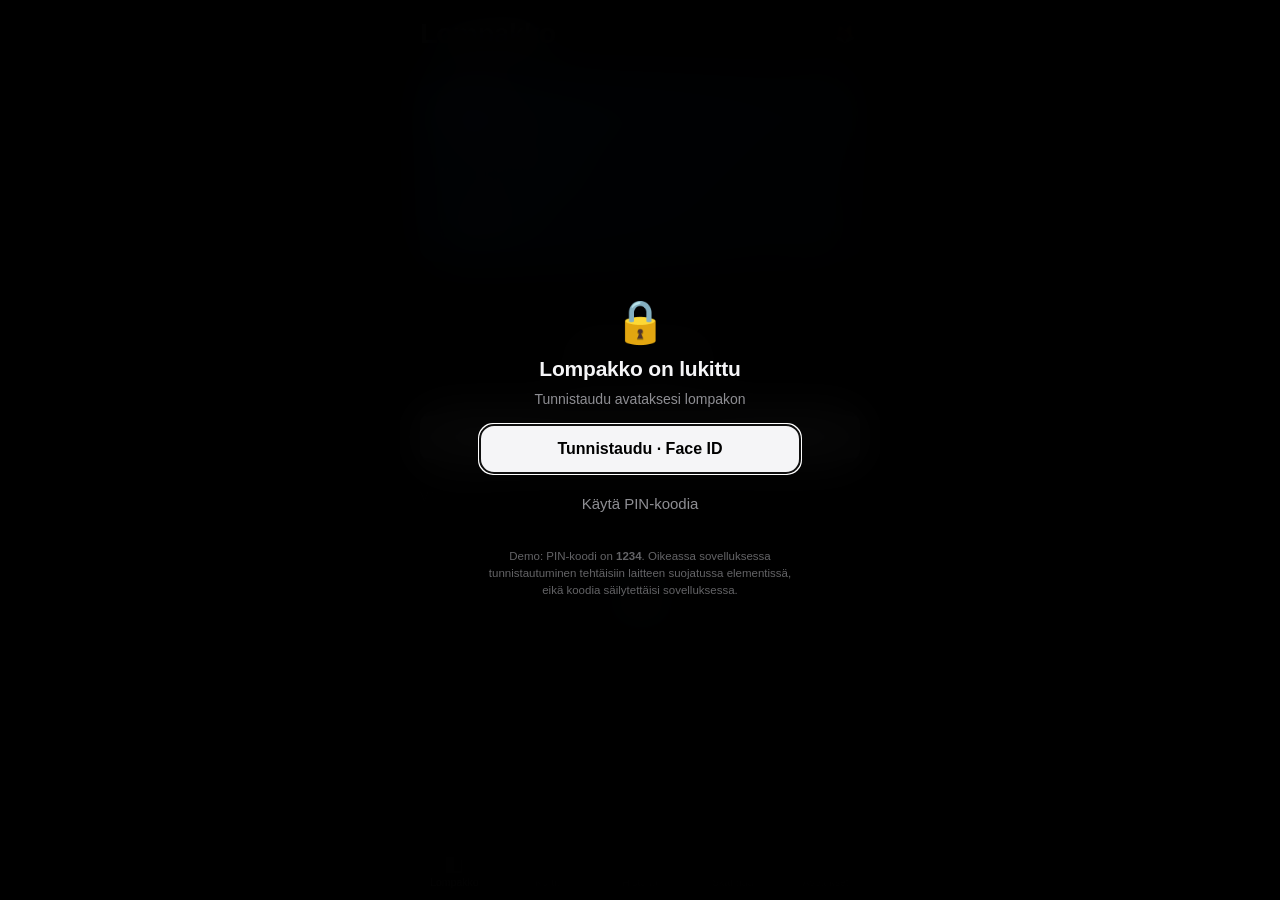
==== commit 4dbcb6d9: "Lisää maksun tilakone hylkäyssyineen ja PIN-vaatimuksineen Yhden onnistuvan polun tilalle tuli oikea" ====
--- a/index.html
+++ b/index.html
@@ -194,20 +194,6 @@
     </button>
   </div>
 
-  <!-- NFC-MAKSUN PEITTOKUVA -->
-  <div class="tap-overlay" id="tapOverlay">
-    <div class="nfc-ring-wrap">
-      <div class="nfc-ring"></div>
-      <div class="nfc-ring"></div>
-      <div class="nfc-ring"></div>
-      <div class="nfc-center"><span id="nfcIcon">📶</span></div>
-    </div>
-    <div class="tap-status" id="tapStatus">Napauta laitetta maksupäätteeseen</div>
-    <div class="tap-amount" id="tapAmount"></div>
-    <div class="tap-error-note" id="tapNote" hidden></div>
-    <button class="tap-cancel" id="tapCancel">Peruuta</button>
-  </div>
-
   <!-- ALAPANEELI (lomakkeet ja valinnat) -->
   <div class="sheet-backdrop" id="sheetBackdrop"></div>
   <div class="sheet" id="sheet" role="dialog" aria-modal="true" aria-labelledby="sheetTitle">
@@ -219,6 +205,24 @@
     <div class="sheet-body" id="sheetBody"></div>
   </div>
 
+  <!-- MAKSUNÄKYMÄ (NFC) -->
+  <div class="tap-overlay" id="tapOverlay" role="dialog" aria-modal="true"
+       aria-labelledby="tapStatus" hidden>
+    <div class="nfc-ring-wrap">
+      <div class="nfc-ring"></div>
+      <div class="nfc-ring"></div>
+      <div class="nfc-ring"></div>
+      <div class="nfc-center"><span id="nfcIcon" aria-hidden="true">📶</span></div>
+    </div>
+    <div class="tap-status" id="tapStatus">Vie puhelin lukijalle</div>
+    <div class="tap-amount" id="tapAmount"></div>
+    <div class="tap-note" id="tapNote" hidden></div>
+    <div class="tap-code" id="tapCode" hidden></div>
+    <div class="tap-actions">
+      <button class="solid-btn" id="tapPrimary">Simuloi lukijaan vienti</button>
+      <button class="text-btn" id="tapSecondary">Peruuta</button>
+    </div>
+  </div>
 
   <!-- TUNNISTAUTUMINEN (sovelluslukko ja uudelleentunnistautuminen) -->
   <div class="auth-screen" id="authScreen" role="dialog" aria-modal="true"
@@ -245,6 +249,7 @@
 
 <script src="money.js"></script>
 <script src="auth.js"></script>
+<script src="payment.js"></script>
 <script src="cards.js"></script>
 <script src="app.js"></script>
 </body>
--- a/style.css
+++ b/style.css
@@ -348,10 +348,7 @@
 .tap-overlay.success .nfc-center span { color: #000; }
 .tap-status { font-size: 17px; font-weight: 600; margin-bottom: 4px; }
 .tap-amount { font-size: 34px; font-weight: 700; letter-spacing: -0.02em; margin-bottom: 30px; font-variant-numeric: tabular-nums; }
-.tap-cancel {
-  background: none; border: none; color: var(--text-dim);
-  font-size: 15px; padding: 10px 20px; cursor: pointer;
-}
+
 
 .disclaimer {
   text-align: center;
@@ -712,13 +709,35 @@
 /* ---------- virhetila maksussa ---------- */
 .tap-overlay.error .nfc-center { background: var(--danger); }
 .tap-overlay.error .nfc-center span { color: #fff; }
-.tap-error-note {
+.tap-note {
   font-size: 13.5px;
   color: var(--text-dim);
-  margin: 0 0 26px;
+  margin: 0 0 8px;
   text-align: center;
   padding: 0 32px;
-}
+  min-height: 19px;
+}
+.tap-code {
+  font-size: 12px;
+  color: var(--text-faint);
+  letter-spacing: 0.04em;
+  margin-bottom: 8px;
+}
+.tap-actions {
+  margin-top: 18px;
+  width: 100%;
+  max-width: 300px;
+  display: flex;
+  flex-direction: column;
+  gap: 4px;
+  padding: 0 20px;
+}
+.tap-overlay[hidden] { display: none; }
+.tap-overlay.waiting .nfc-center { background: var(--text); }
+.tap-overlay.error .nfc-center span,
+.tap-overlay.success .nfc-center span { color: #fff; }
+.tap-overlay.success .nfc-center span { color: #000; }
+.tap-amount { margin-bottom: 14px !important; }
 
 /* ---------- historian suodatus ---------- */
 .chip-row {
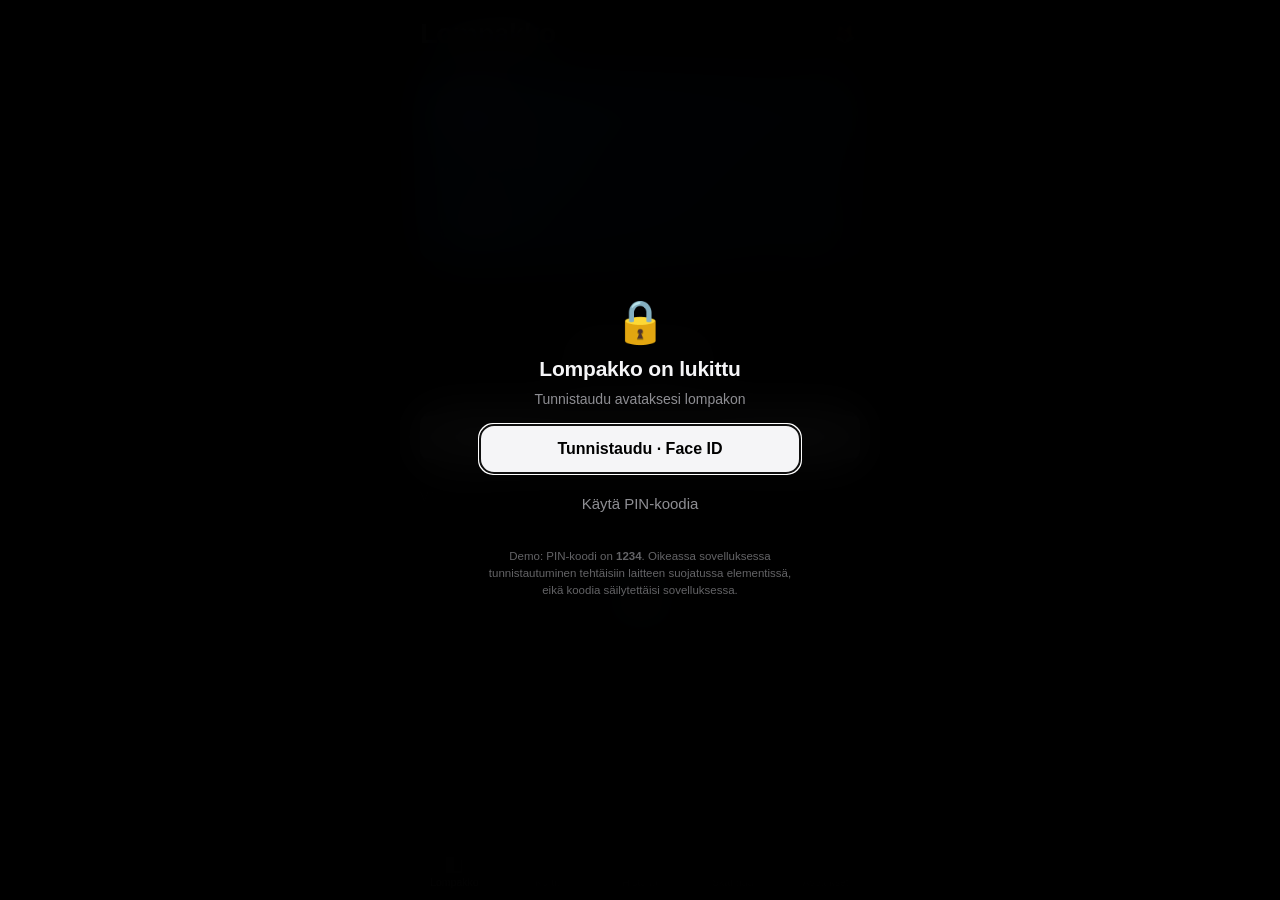
==== commit f6cb352f: "Lisää korttihaku, arkistointi ja korttipinon rajaus Kolmella kortilla pino on kaunis, kahdellatoista" ====
--- a/index.html
+++ b/index.html
@@ -46,6 +46,11 @@
       <div class="history-header">
         <h2>Kortit</h2>
         <div class="history-sub" id="cardsSub">Hallitse lompakon kortteja</div>
+      </div>
+      <div class="search-row">
+        <input type="search" id="cardSearch" class="search-input"
+               placeholder="Hae kortin nimellä, pankilla tai numerolla"
+               aria-label="Hae kortteja">
       </div>
       <div id="cardList"></div>
       <button class="ghost-btn" id="addCardBtn">+ Lisää kortti</button>
--- a/style.css
+++ b/style.css
@@ -914,3 +914,96 @@
 .pin-key.placeholder { background: none; border: none; cursor: default; }
 
 .ghost-btn.inline { width: auto; padding: 10px 16px; font-size: 14px; margin-top: 0; }
+
+/* ---------- kuitti ---------- */
+.receipt-head {
+  text-align: center;
+  padding: 4px 0 18px;
+  display: flex;
+  flex-direction: column;
+  align-items: center;
+  gap: 6px;
+}
+.receipt-icon {
+  width: 56px; height: 56px;
+  border-radius: 50%;
+  background: var(--surface-raised);
+  border: 1px solid var(--border);
+  display: flex; align-items: center; justify-content: center;
+  font-size: 26px;
+  margin-bottom: 4px;
+}
+.receipt-merchant { font-size: 17px; font-weight: 600; }
+.receipt-amount {
+  font-size: 34px;
+  font-weight: 700;
+  letter-spacing: -0.02em;
+  font-variant-numeric: tabular-nums;
+}
+.receipt-amount.struck { text-decoration: line-through; color: var(--text-dim); }
+.receipt-status { font-size: 13px; color: var(--text-dim); }
+
+.receipt-list {
+  border-radius: 14px;
+  overflow: hidden;
+  background: var(--border);
+  display: flex;
+  flex-direction: column;
+  gap: 1px;
+  margin-bottom: 14px;
+}
+.receipt-row {
+  background: var(--surface-raised);
+  padding: 11px 14px;
+  display: flex;
+  justify-content: space-between;
+  gap: 14px;
+  font-size: 14px;
+}
+.receipt-row span:first-child { color: var(--text-dim); flex-shrink: 0; }
+.receipt-row span:last-child { text-align: right; word-break: break-word; }
+
+.receipt-actions { display: flex; flex-direction: column; gap: 10px; margin-top: 16px; }
+
+/* ---------- haku ja arkisto ---------- */
+.search-row { margin: 2px 0 12px; }
+.search-input {
+  width: 100%;
+  padding: 12px 14px;
+  border-radius: 12px;
+  background: var(--surface-raised);
+  border: 1px solid var(--border);
+  color: var(--text);
+  font-size: 15px;
+  font-family: var(--font);
+  -webkit-appearance: none;
+  appearance: none;
+}
+.search-input::placeholder { color: var(--text-faint); }
+
+.list-group-label {
+  font-size: 12.5px;
+  color: var(--text-dim);
+  margin: 16px 2px 8px;
+  display: flex;
+  align-items: center;
+  justify-content: space-between;
+}
+.link-btn {
+  background: none;
+  border: none;
+  color: var(--text);
+  font-size: 13px;
+  font-family: var(--font);
+  cursor: pointer;
+  padding: 4px 2px;
+  text-decoration: underline;
+}
+.card-row.archived { opacity: 0.6; }
+.stack-more {
+  position: absolute;
+  right: 12px;
+  bottom: -18px;
+  font-size: 12px;
+  color: var(--text-dim);
+}
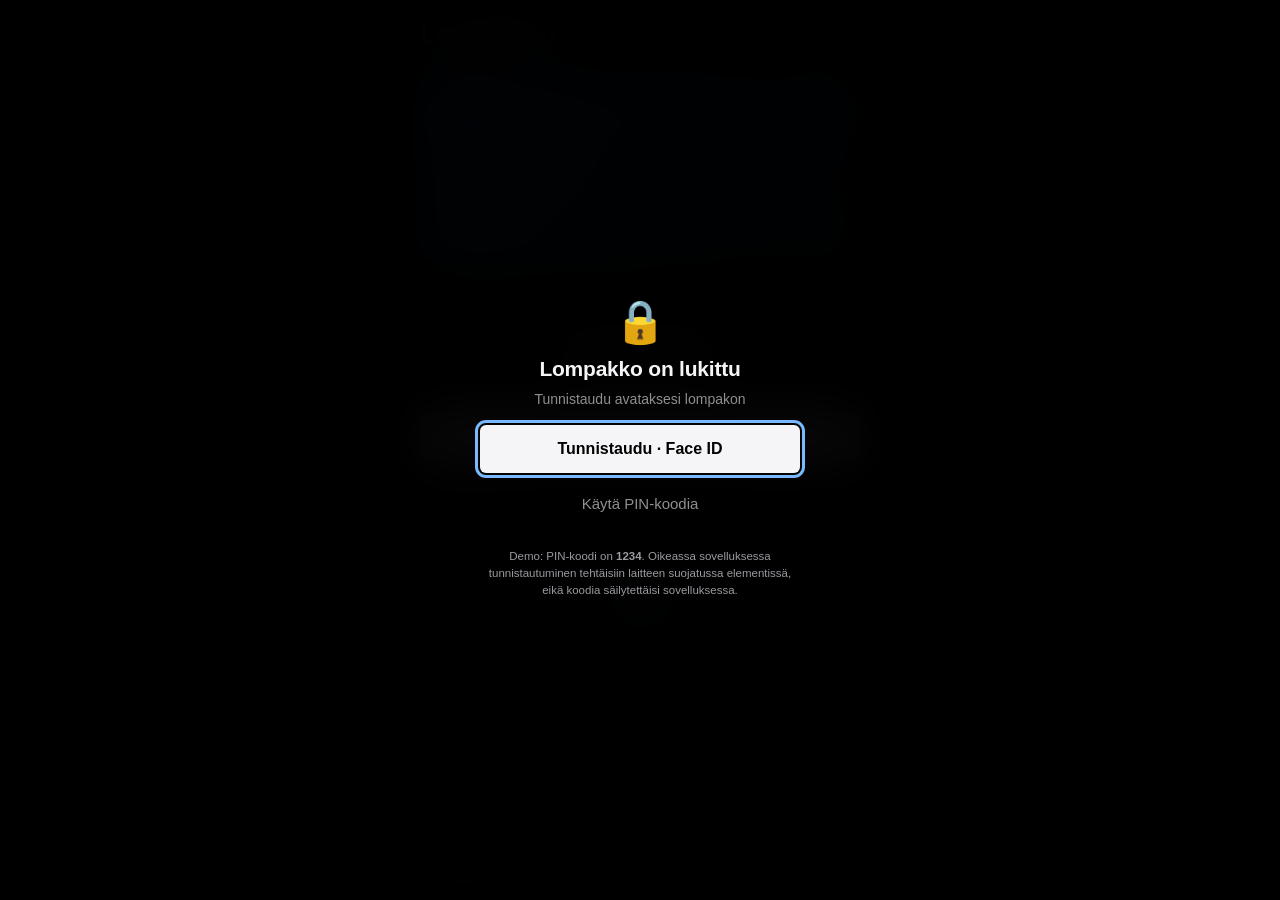
==== commit 3f85b5c5: "Saavutettavuuskierros: kontrastit, fokus, semantiikka ja skaalautuvuus Nykyisellään käyttöliittymä e" ====
--- a/index.html
+++ b/index.html
@@ -26,7 +26,7 @@
   <div class="screens">
 
     <!-- LOMPAKKO -->
-    <div class="screen active" id="screen-wallet">
+    <div class="screen active" id="screen-wallet" role="tabpanel" aria-labelledby="tab-wallet" tabindex="0">
       <div class="card-stack" id="cardStack"></div>
 
       <div class="balance-block">
@@ -42,7 +42,7 @@
     </div>
 
     <!-- KORTIT -->
-    <div class="screen" id="screen-cards">
+    <div class="screen" id="screen-cards" role="tabpanel" aria-labelledby="tab-cards" tabindex="0">
       <div class="history-header">
         <h2>Kortit</h2>
         <div class="history-sub" id="cardsSub">Hallitse lompakon kortteja</div>
@@ -59,7 +59,7 @@
     </div>
 
     <!-- HISTORIA -->
-    <div class="screen" id="screen-history">
+    <div class="screen" id="screen-history" role="tabpanel" aria-labelledby="tab-history" tabindex="0">
       <div class="history-header">
         <h2>Historia</h2>
         <div class="history-sub" id="historySub">Ei vielä tapahtumia</div>
@@ -69,7 +69,7 @@
     </div>
 
     <!-- SKANNAUS -->
-    <div class="screen" id="screen-scan">
+    <div class="screen" id="screen-scan" role="tabpanel" aria-labelledby="tab-scan" tabindex="0">
       <div class="scan-wrap">
         <h2>Skannaa maksaaksesi</h2>
         <div class="scan-sub">Kohdista kauppiaan QR-koodiin</div>
@@ -104,7 +104,7 @@
     </div>
 
     <!-- ASETUKSET -->
-    <div class="screen" id="screen-settings">
+    <div class="screen" id="screen-settings" role="tabpanel" aria-labelledby="tab-settings" tabindex="0">
       <div class="history-header">
         <h2>Asetukset</h2>
         <div class="history-sub">Lompakon ja korttien asetukset</div>
@@ -176,28 +176,33 @@
 
   </div>
 
-  <div class="navbar">
-    <button class="navbtn active" data-screen="wallet">
-      <span class="icon">◧</span>
+  <nav class="navbar" role="tablist" aria-label="Päänavigaatio">
+    <button class="navbtn active" data-screen="wallet" role="tab" id="tab-wallet"
+            aria-selected="true" aria-controls="screen-wallet">
+      <svg class="icon" viewBox="0 0 24 24" fill="none" stroke="currentColor" stroke-width="1.8" stroke-linecap="round" stroke-linejoin="round" aria-hidden="true"><rect x="2.5" y="5.5" width="19" height="14" rx="3"/><path d="M2.5 10h19"/><circle cx="17.5" cy="15" r="1.2" fill="currentColor" stroke="none"/></svg>
       <span class="label">Lompakko</span>
     </button>
-    <button class="navbtn" data-screen="cards">
-      <span class="icon">▤</span>
+    <button class="navbtn" data-screen="cards" role="tab" id="tab-cards"
+            aria-selected="false" aria-controls="screen-cards">
+      <svg class="icon" viewBox="0 0 24 24" fill="none" stroke="currentColor" stroke-width="1.8" stroke-linecap="round" stroke-linejoin="round" aria-hidden="true"><rect x="2.5" y="7.5" width="15" height="11" rx="2.5"/><path d="M6.5 4.5h11a3 3 0 0 1 3 3v8"/></svg>
       <span class="label">Kortit</span>
     </button>
-    <button class="navbtn" data-screen="history">
-      <span class="icon">≡</span>
+    <button class="navbtn" data-screen="history" role="tab" id="tab-history"
+            aria-selected="false" aria-controls="screen-history">
+      <svg class="icon" viewBox="0 0 24 24" fill="none" stroke="currentColor" stroke-width="1.8" stroke-linecap="round" aria-hidden="true"><path d="M4 7h16M4 12h16M4 17h10"/></svg>
       <span class="label">Historia</span>
     </button>
-    <button class="navbtn" data-screen="scan">
-      <span class="icon">▣</span>
+    <button class="navbtn" data-screen="scan" role="tab" id="tab-scan"
+            aria-selected="false" aria-controls="screen-scan">
+      <svg class="icon" viewBox="0 0 24 24" fill="none" stroke="currentColor" stroke-width="1.8" stroke-linecap="round" stroke-linejoin="round" aria-hidden="true"><path d="M4 8.5V6a2 2 0 0 1 2-2h2.5M15.5 4H18a2 2 0 0 1 2 2v2.5M20 15.5V18a2 2 0 0 1-2 2h-2.5M8.5 20H6a2 2 0 0 1-2-2v-2.5"/><path d="M4 12h16"/></svg>
       <span class="label">Skannaa</span>
     </button>
-    <button class="navbtn" data-screen="settings">
-      <span class="icon">⚙</span>
+    <button class="navbtn" data-screen="settings" role="tab" id="tab-settings"
+            aria-selected="false" aria-controls="screen-settings">
+      <svg class="icon" viewBox="0 0 24 24" fill="none" stroke="currentColor" stroke-width="1.8" stroke-linecap="round" aria-hidden="true"><path d="M4 7h10M18 7h2M4 17h4M12 17h8"/><circle cx="16" cy="7" r="2.2"/><circle cx="10" cy="17" r="2.2"/></svg>
       <span class="label">Asetukset</span>
     </button>
-  </div>
+  </nav>
 
   <!-- ALAPANEELI (lomakkeet ja valinnat) -->
   <div class="sheet-backdrop" id="sheetBackdrop"></div>
--- a/style.css
+++ b/style.css
@@ -7,7 +7,7 @@
   --border: #2c2c2e;
   --text: #f5f5f7;
   --text-dim: #8e8e93;
-  --text-faint: #636366;
+  --text-faint: #9a9aa0;
   --accent: #ffffff;
   --success: #30d158;
   --danger: #ff453a;
@@ -58,7 +58,7 @@
   flex-shrink: 0;
 }
 .topbar h1 {
-  font-size: 28px;
+  font-size: 1.75rem;
   font-weight: 700;
   letter-spacing: -0.02em;
   margin: 0;
@@ -72,7 +72,7 @@
   display: flex;
   align-items: center;
   justify-content: center;
-  font-size: 13px;
+  font-size: 0.8125rem;
   font-weight: 600;
   color: var(--text-dim);
 }
@@ -88,7 +88,7 @@
   position: absolute;
   inset: 0;
   overflow-y: auto;
-  padding: 4px 20px 100px;
+  padding: 4px 20px 7rem;
   opacity: 0;
   pointer-events: none;
   transform: translateY(6px);
@@ -105,14 +105,16 @@
 /* ---------- card stack ---------- */
 .card-stack {
   position: relative;
-  height: 200px;
+  height: 12.5rem;
   margin: 10px 0 22px;
   transition: height 0.35s cubic-bezier(.25,1,.4,1);
 }
 .paycard {
   position: absolute;
   width: 100%;
-  height: 190px;
+  /* Korkeus rem-yksiköissä, jotta kortin teksti mahtuu myös isolla
+     tekstikoolla. JS laskee pinon sijainnit samasta arvosta. */
+  height: 11.875rem;
   border-radius: 16px;
   padding: 20px;
   display: flex;
@@ -124,28 +126,32 @@
   box-shadow: 0 14px 30px -12px rgba(0,0,0,0.7);
   -webkit-user-select: none;
   user-select: none;
-}
+  /* Gradientin vaalea pää heikentäisi kontrastia: varjo pitää tekstin
+     luettavana molemmissa päissä. */
+  text-shadow: 0 1px 2px rgba(0,0,0,0.35);
+}
+.paycard[style*="#e8e8ed"], .paycard[style*="#b0b0b8"] { text-shadow: none; }
 /* Korttien sijainti pinossa lasketaan JS:ssä (inline-tyylit), koska
    kortteja voi olla vaihteleva määrä. */
 .paycard.hidden-card { opacity: 0; pointer-events: none; }
 .paycard.is-frozen { filter: saturate(0.25) brightness(0.75); }
 
 .card-top { display: flex; justify-content: space-between; align-items: flex-start; }
-.card-issuer { font-size: 15px; font-weight: 600; letter-spacing: -0.01em; }
+.card-issuer { font-size: 0.9375rem; font-weight: 600; letter-spacing: -0.01em; }
 .card-chip {
   width: 34px; height: 24px; border-radius: 5px;
   background: linear-gradient(135deg, rgba(255,255,255,0.35), rgba(255,255,255,0.08));
 }
 .paycard.card-1 .card-chip { background: linear-gradient(135deg, rgba(0,0,0,0.25), rgba(0,0,0,0.08)); }
-.card-number { font-size: 15px; letter-spacing: 0.06em; opacity: 0.85; font-variant-numeric: tabular-nums; }
+.card-number { font-size: 0.9375rem; letter-spacing: 0.06em; opacity: 1; font-variant-numeric: tabular-nums; }
 .card-bottom { display: flex; justify-content: space-between; align-items: flex-end; }
-.card-holder { font-size: 12px; opacity: 0.65; text-transform: uppercase; letter-spacing: 0.04em; }
-.card-network { font-size: 13px; font-weight: 700; opacity: 0.9; }
+.card-holder { font-size: 0.75rem; opacity: 0.92; text-transform: uppercase; letter-spacing: 0.04em; }
+.card-network { font-size: 0.8125rem; font-weight: 700; opacity: 1; }
 
 /* ---------- balance ---------- */
 .balance-block { text-align: center; margin: 26px 0 30px; }
-.balance-label { font-size: 13px; color: var(--text-dim); margin-bottom: 6px; }
-.balance-amount { font-size: 42px; font-weight: 700; letter-spacing: -0.02em; font-variant-numeric: tabular-nums; }
+.balance-label { font-size: 0.8125rem; color: var(--text-dim); margin-bottom: 6px; }
+.balance-amount { font-size: 2.625rem; font-weight: 700; letter-spacing: -0.02em; font-variant-numeric: tabular-nums; }
 
 /* ---------- pay button ---------- */
 .pay-btn {
@@ -155,7 +161,7 @@
   background: var(--text);
   color: #000;
   border: none;
-  font-size: 17px;
+  font-size: 1.062rem;
   font-weight: 600;
   letter-spacing: -0.01em;
   cursor: pointer;
@@ -168,7 +174,7 @@
 .pay-btn:active { transform: scale(0.97); opacity: 0.85; }
 
 .section-label {
-  font-size: 13px;
+  font-size: 0.8125rem;
   color: var(--text-dim);
   margin: 26px 0 10px;
   font-weight: 500;
@@ -187,24 +193,24 @@
   width: 36px; height: 36px; border-radius: 50%;
   background: var(--surface-raised);
   display: flex; align-items: center; justify-content: center;
-  font-size: 16px;
+  font-size: 1rem;
   flex-shrink: 0;
 }
 .tx-info { flex: 1; min-width: 0; }
-.tx-name { font-size: 15px; font-weight: 500; white-space: nowrap; overflow: hidden; text-overflow: ellipsis; }
-.tx-meta { font-size: 12.5px; color: var(--text-dim); margin-top: 1px; }
-.tx-amount { font-size: 15px; font-weight: 600; font-variant-numeric: tabular-nums; flex-shrink: 0; }
+.tx-name { font-size: 0.9375rem; font-weight: 500; white-space: nowrap; overflow: hidden; text-overflow: ellipsis; }
+.tx-meta { font-size: 0.7812rem; color: var(--text-dim); margin-top: 1px; }
+.tx-amount { font-size: 0.9375rem; font-weight: 600; font-variant-numeric: tabular-nums; flex-shrink: 0; }
 
 .empty-state { text-align: center; padding: 60px 20px; color: var(--text-dim); }
-.empty-state .emoji { font-size: 36px; margin-bottom: 10px; }
-.empty-state p { font-size: 14px; margin: 0; }
+.empty-state .emoji { font-size: 2.25rem; margin-bottom: 10px; }
+.empty-state p { font-size: 0.875rem; margin: 0; }
 
 /* ---------- history screen ---------- */
 .history-header { padding: 8px 0 4px; }
-.history-header h2 { font-size: 30px; font-weight: 700; letter-spacing: -0.02em; margin: 4px 0 2px; }
-.history-sub { font-size: 14px; color: var(--text-dim); margin-bottom: 18px; }
+.history-header h2 { font-size: 1.875rem; font-weight: 700; letter-spacing: -0.02em; margin: 4px 0 2px; }
+.history-sub { font-size: 0.875rem; color: var(--text-dim); margin-bottom: 18px; }
 .day-group { margin-bottom: 4px; }
-.day-label { font-size: 12.5px; color: var(--text-faint); margin: 18px 2px 8px; text-transform: uppercase; letter-spacing: 0.03em; }
+.day-label { font-size: 0.7812rem; color: var(--text-faint); margin: 18px 2px 8px; text-transform: uppercase; letter-spacing: 0.03em; }
 
 /* ---------- scan screen ---------- */
 .scan-wrap {
@@ -213,8 +219,8 @@
   flex-direction: column;
   align-items: center;
 }
-.scan-wrap h2 { font-size: 24px; font-weight: 700; margin: 6px 0 4px; letter-spacing: -0.02em; }
-.scan-sub { font-size: 14px; color: var(--text-dim); margin-bottom: 22px; text-align: center; }
+.scan-wrap h2 { font-size: 1.5rem; font-weight: 700; margin: 6px 0 4px; letter-spacing: -0.02em; }
+.scan-sub { font-size: 0.875rem; color: var(--text-dim); margin-bottom: 22px; text-align: center; }
 .viewfinder {
   width: 100%;
   max-width: 300px;
@@ -255,7 +261,7 @@
   justify-content: center;
   opacity: 0.55;
 }
-.scan-hint { font-size: 13px; color: var(--text-faint); margin-top: 18px; text-align: center; }
+.scan-hint { font-size: 0.8125rem; color: var(--text-faint); margin-top: 18px; text-align: center; }
 .scan-btn {
   margin-top: 26px;
   padding: 13px 26px;
@@ -263,7 +269,7 @@
   background: var(--surface-raised);
   border: 1px solid var(--border);
   color: var(--text);
-  font-size: 15px;
+  font-size: 0.9375rem;
   font-weight: 600;
   cursor: pointer;
 }
@@ -280,9 +286,15 @@
   -webkit-backdrop-filter: blur(20px);
   border-top: 1px solid var(--border);
   gap: 4px;
-}
+  /* Isolla tekstikoolla nimikkeet eivät mahdu rinnakkain: palkki vierii
+     vaakasuunnassa sen sijaan että teksti leikkautuisi. */
+  overflow-x: auto;
+  scrollbar-width: none;
+}
+.navbar::-webkit-scrollbar { display: none; }
 .navbtn {
-  flex: 1;
+  flex: 1 0 auto;
+  min-width: 19%;
   background: none;
   border: none;
   color: var(--text-faint);
@@ -290,12 +302,14 @@
   flex-direction: column;
   align-items: center;
   gap: 3px;
-  padding: 6px 0 2px;
-  cursor: pointer;
-  font-family: var(--font);
-}
-.navbtn .icon { font-size: 21px; line-height: 1; }
-.navbtn .label { font-size: 10.5px; font-weight: 500; }
+  padding: 8px 0 4px;
+  min-height: 48px;
+  justify-content: center;
+  cursor: pointer;
+  font-family: var(--font);
+}
+.navbtn .icon { width: 23px; height: 23px; display: block; }
+.navbtn .label { font-size: 0.6562rem; font-weight: 500; white-space: nowrap; }
 .navbtn.active { color: var(--text); }
 
 /* ---------- NFC tap overlay ---------- */
@@ -340,19 +354,19 @@
   border-radius: 50%;
   background: var(--text);
   display: flex; align-items: center; justify-content: center;
-  font-size: 26px;
+  font-size: 1.625rem;
   z-index: 2;
   transition: transform 0.2s ease, background 0.2s ease;
 }
 .tap-overlay.success .nfc-center { background: var(--success); transform: scale(1.1); }
 .tap-overlay.success .nfc-center span { color: #000; }
-.tap-status { font-size: 17px; font-weight: 600; margin-bottom: 4px; }
-.tap-amount { font-size: 34px; font-weight: 700; letter-spacing: -0.02em; margin-bottom: 30px; font-variant-numeric: tabular-nums; }
+.tap-status { font-size: 1.062rem; font-weight: 600; margin-bottom: 4px; }
+.tap-amount { font-size: 2.125rem; font-weight: 700; letter-spacing: -0.02em; margin-bottom: 30px; font-variant-numeric: tabular-nums; }
 
 
 .disclaimer {
   text-align: center;
-  font-size: 11px;
+  font-size: 0.6875rem;
   color: var(--text-faint);
   padding: 4px 30px 14px;
 }
@@ -363,19 +377,19 @@
 
 /* ---------- korttitiedot kortin pinnalla ---------- */
 .card-type {
-  font-size: 11px;
-  opacity: 0.7;
+  font-size: 0.6875rem;
+  opacity: 0.9;
   letter-spacing: 0.04em;
   text-transform: uppercase;
   margin-top: 2px;
 }
-.card-expiry { font-size: 11px; opacity: 0.6; margin-top: 3px; letter-spacing: 0.04em; }
+.card-expiry { font-size: 0.6875rem; opacity: 0.85; margin-top: 3px; letter-spacing: 0.04em; }
 .card-flag {
   position: absolute;
   top: 16px;
   left: 50%;
   transform: translateX(-50%);
-  font-size: 11px;
+  font-size: 0.6875rem;
   font-weight: 600;
   letter-spacing: 0.06em;
   text-transform: uppercase;
@@ -410,12 +424,12 @@
   border: 1px solid rgba(255,255,255,0.12);
 }
 .card-row-info { flex: 1; min-width: 0; }
-.card-row-title { font-size: 15px; font-weight: 600; display: flex; align-items: center; gap: 6px; flex-wrap: wrap; }
-.card-row-meta { font-size: 12.5px; color: var(--text-dim); margin-top: 2px; }
-.card-row-amount { font-size: 15px; font-weight: 600; font-variant-numeric: tabular-nums; flex-shrink: 0; }
+.card-row-title { font-size: 0.9375rem; font-weight: 600; display: flex; align-items: center; gap: 6px; flex-wrap: wrap; }
+.card-row-meta { font-size: 0.7812rem; color: var(--text-dim); margin-top: 2px; }
+.card-row-amount { font-size: 0.9375rem; font-weight: 600; font-variant-numeric: tabular-nums; flex-shrink: 0; }
 
 .badge {
-  font-size: 10.5px;
+  font-size: 0.6562rem;
   font-weight: 600;
   letter-spacing: 0.02em;
   padding: 2px 7px;
@@ -435,7 +449,7 @@
   background: var(--surface);
   border: 1px dashed var(--border);
   color: var(--text-dim);
-  font-size: 15px;
+  font-size: 0.9375rem;
   font-weight: 600;
   font-family: var(--font);
   cursor: pointer;
@@ -450,7 +464,7 @@
   background: var(--text);
   color: #000;
   border: none;
-  font-size: 16px;
+  font-size: 1rem;
   font-weight: 600;
   font-family: var(--font);
   cursor: pointer;
@@ -463,7 +477,7 @@
   background: rgba(255,69,58,0.12);
   border: 1px solid rgba(255,69,58,0.3);
   color: var(--danger);
-  font-size: 15px;
+  font-size: 0.9375rem;
   font-weight: 600;
   font-family: var(--font);
   cursor: pointer;
@@ -511,14 +525,14 @@
   padding: 6px 18px 10px;
   flex-shrink: 0;
 }
-.sheet-head h3 { font-size: 19px; font-weight: 700; margin: 0; letter-spacing: -0.01em; }
+.sheet-head h3 { font-size: 1.188rem; font-weight: 700; margin: 0; letter-spacing: -0.01em; }
 .sheet-close {
   background: var(--surface-raised);
   border: none;
   color: var(--text-dim);
-  width: 30px; height: 30px;
+  width: 38px; height: 38px;
   border-radius: 50%;
-  font-size: 14px;
+  font-size: 0.9375rem;
   cursor: pointer;
   font-family: var(--font);
 }
@@ -533,7 +547,7 @@
 .field { margin-bottom: 16px; }
 .field label {
   display: block;
-  font-size: 13px;
+  font-size: 0.8125rem;
   color: var(--text-dim);
   margin-bottom: 7px;
   font-weight: 500;
@@ -547,7 +561,7 @@
   background: var(--surface-raised);
   border: 1px solid var(--border);
   color: var(--text);
-  font-size: 16px;
+  font-size: 1rem;
   font-family: var(--font);
   appearance: none;
   -webkit-appearance: none;
@@ -560,7 +574,7 @@
   background-size: 5px 5px, 5px 5px;
   background-repeat: no-repeat;
 }
-.field-hint { font-size: 12px; color: var(--text-faint); margin-top: 6px; }
+.field-hint { font-size: 0.75rem; color: var(--text-faint); margin-top: 6px; }
 
 .swatch-row { display: flex; flex-wrap: wrap; gap: 10px; }
 .swatch-btn {
@@ -582,7 +596,7 @@
   background: var(--surface-raised);
   border: 1px solid var(--border);
   color: var(--text);
-  font-size: 14px;
+  font-size: 0.875rem;
   text-align: center;
   z-index: 70;
   opacity: 0;
@@ -612,8 +626,8 @@
   gap: 12px;
 }
 .settings-row.column { flex-direction: column; align-items: stretch; gap: 10px; }
-.settings-label { font-size: 15px; display: flex; flex-direction: column; gap: 2px; }
-.settings-sub { font-size: 12.5px; color: var(--text-dim); font-weight: 400; }
+.settings-label { font-size: 0.9375rem; display: flex; flex-direction: column; gap: 2px; }
+.settings-sub { font-size: 0.7812rem; color: var(--text-dim); font-weight: 400; }
 
 .inline-input, .inline-select {
   background: var(--surface-raised);
@@ -621,7 +635,7 @@
   color: var(--text);
   border-radius: 10px;
   padding: 9px 11px;
-  font-size: 15px;
+  font-size: 0.9375rem;
   font-family: var(--font);
   max-width: 62%;
   text-align: right;
@@ -666,7 +680,7 @@
   border: none;
   background: none;
   color: var(--text-dim);
-  font-size: 13px;
+  font-size: 0.8125rem;
   font-family: var(--font);
   cursor: pointer;
   font-variant-numeric: tabular-nums;
@@ -679,13 +693,13 @@
   border-radius: 50%;
   border: 2px solid transparent;
   background: var(--surface-raised);
-  font-size: 18px;
+  font-size: 1.125rem;
   cursor: pointer;
   line-height: 1;
 }
 .avatar-btn.selected { border-color: var(--text); }
 
-button.avatar { cursor: pointer; font-size: 17px; padding: 0; }
+button.avatar { cursor: pointer; font-size: 1.062rem; padding: 0; }
 
 /* ---------- maksutavan valinta ---------- */
 .method-row {
@@ -710,7 +724,7 @@
 .tap-overlay.error .nfc-center { background: var(--danger); }
 .tap-overlay.error .nfc-center span { color: #fff; }
 .tap-note {
-  font-size: 13.5px;
+  font-size: 0.8438rem;
   color: var(--text-dim);
   margin: 0 0 8px;
   text-align: center;
@@ -718,7 +732,7 @@
   min-height: 19px;
 }
 .tap-code {
-  font-size: 12px;
+  font-size: 0.75rem;
   color: var(--text-faint);
   letter-spacing: 0.04em;
   margin-bottom: 8px;
@@ -756,7 +770,7 @@
   background: var(--surface);
   border: 1px solid var(--border);
   color: var(--text-dim);
-  font-size: 13.5px;
+  font-size: 0.8438rem;
   font-family: var(--font);
   cursor: pointer;
   display: flex;
@@ -768,7 +782,7 @@
 
 /* ---------- katevaraukset ja tapahtumien tilat ---------- */
 .balance-note {
-  font-size: 12.5px;
+  font-size: 0.7812rem;
   color: var(--text-dim);
   margin-top: 6px;
 }
@@ -788,7 +802,7 @@
 .tx-name { display: flex; align-items: center; gap: 6px; flex-wrap: wrap; }
 
 .tx-tag {
-  font-size: 10.5px;
+  font-size: 0.6562rem;
   font-weight: 600;
   padding: 2px 7px;
   border-radius: 999px;
@@ -832,7 +846,7 @@
   gap: 10px;
 }
 .auth-icon {
-  font-size: 42px;
+  font-size: 2.625rem;
   line-height: 1;
   margin-bottom: 4px;
   transition: transform 0.3s ease;
@@ -842,10 +856,10 @@
   0%, 100% { transform: scale(1); opacity: 1; }
   50% { transform: scale(1.12); opacity: 0.6; }
 }
-.auth-inner h2 { font-size: 21px; font-weight: 700; margin: 0; letter-spacing: -0.01em; }
-.auth-sub { font-size: 14px; color: var(--text-dim); margin: 0 0 8px; }
+.auth-inner h2 { font-size: 1.312rem; font-weight: 700; margin: 0; letter-spacing: -0.01em; }
+.auth-sub { font-size: 0.875rem; color: var(--text-dim); margin: 0 0 8px; }
 .auth-error {
-  font-size: 13.5px;
+  font-size: 0.8438rem;
   color: #ff938c;
   background: rgba(255,69,58,0.12);
   border: 1px solid rgba(255,69,58,0.3);
@@ -854,7 +868,7 @@
   margin: 0 0 4px;
 }
 .auth-hint {
-  font-size: 11.5px;
+  font-size: 0.7188rem;
   color: var(--text-faint);
   margin: 14px 0 0;
   line-height: 1.5;
@@ -863,7 +877,7 @@
   background: none;
   border: none;
   color: var(--text-dim);
-  font-size: 15px;
+  font-size: 0.9375rem;
   font-family: var(--font);
   padding: 12px;
   cursor: pointer;
@@ -905,7 +919,7 @@
   border: 1px solid var(--border);
   background: var(--surface-raised);
   color: var(--text);
-  font-size: 23px;
+  font-size: 1.438rem;
   font-family: var(--font);
   font-variant-numeric: tabular-nums;
   cursor: pointer;
@@ -913,7 +927,7 @@
 .pin-key:active { background: var(--border); }
 .pin-key.placeholder { background: none; border: none; cursor: default; }
 
-.ghost-btn.inline { width: auto; padding: 10px 16px; font-size: 14px; margin-top: 0; }
+.ghost-btn.inline { width: auto; padding: 10px 16px; font-size: 0.875rem; margin-top: 0; }
 
 /* ---------- kuitti ---------- */
 .receipt-head {
@@ -930,18 +944,18 @@
   background: var(--surface-raised);
   border: 1px solid var(--border);
   display: flex; align-items: center; justify-content: center;
-  font-size: 26px;
+  font-size: 1.625rem;
   margin-bottom: 4px;
 }
-.receipt-merchant { font-size: 17px; font-weight: 600; }
+.receipt-merchant { font-size: 1.062rem; font-weight: 600; }
 .receipt-amount {
-  font-size: 34px;
+  font-size: 2.125rem;
   font-weight: 700;
   letter-spacing: -0.02em;
   font-variant-numeric: tabular-nums;
 }
 .receipt-amount.struck { text-decoration: line-through; color: var(--text-dim); }
-.receipt-status { font-size: 13px; color: var(--text-dim); }
+.receipt-status { font-size: 0.8125rem; color: var(--text-dim); }
 
 .receipt-list {
   border-radius: 14px;
@@ -958,7 +972,7 @@
   display: flex;
   justify-content: space-between;
   gap: 14px;
-  font-size: 14px;
+  font-size: 0.875rem;
 }
 .receipt-row span:first-child { color: var(--text-dim); flex-shrink: 0; }
 .receipt-row span:last-child { text-align: right; word-break: break-word; }
@@ -974,7 +988,7 @@
   background: var(--surface-raised);
   border: 1px solid var(--border);
   color: var(--text);
-  font-size: 15px;
+  font-size: 0.9375rem;
   font-family: var(--font);
   -webkit-appearance: none;
   appearance: none;
@@ -982,7 +996,7 @@
 .search-input::placeholder { color: var(--text-faint); }
 
 .list-group-label {
-  font-size: 12.5px;
+  font-size: 0.7812rem;
   color: var(--text-dim);
   margin: 16px 2px 8px;
   display: flex;
@@ -993,10 +1007,10 @@
   background: none;
   border: none;
   color: var(--text);
-  font-size: 13px;
-  font-family: var(--font);
-  cursor: pointer;
-  padding: 4px 2px;
+  font-size: 0.8125rem;
+  font-family: var(--font);
+  cursor: pointer;
+  padding: 10px 4px;
   text-decoration: underline;
 }
 .card-row.archived { opacity: 0.6; }
@@ -1004,6 +1018,24 @@
   position: absolute;
   right: 12px;
   bottom: -18px;
-  font-size: 12px;
-  color: var(--text-dim);
-}
+  font-size: 0.75rem;
+  color: var(--text-dim);
+}
+
+
+/* ---------- näppäimistöfokus ---------- */
+:focus-visible {
+  outline: 3px solid #7ab8ff;
+  outline-offset: 2px;
+  border-radius: 6px;
+}
+.navbtn:focus-visible { outline-offset: -3px; }
+
+/* ---------- liikkeen vähentäminen ---------- */
+@media (prefers-reduced-motion: reduce) {
+  *, *::before, *::after {
+    animation-duration: 0.001ms !important;
+    animation-iteration-count: 1 !important;
+    transition-duration: 0.001ms !important;
+  }
+}
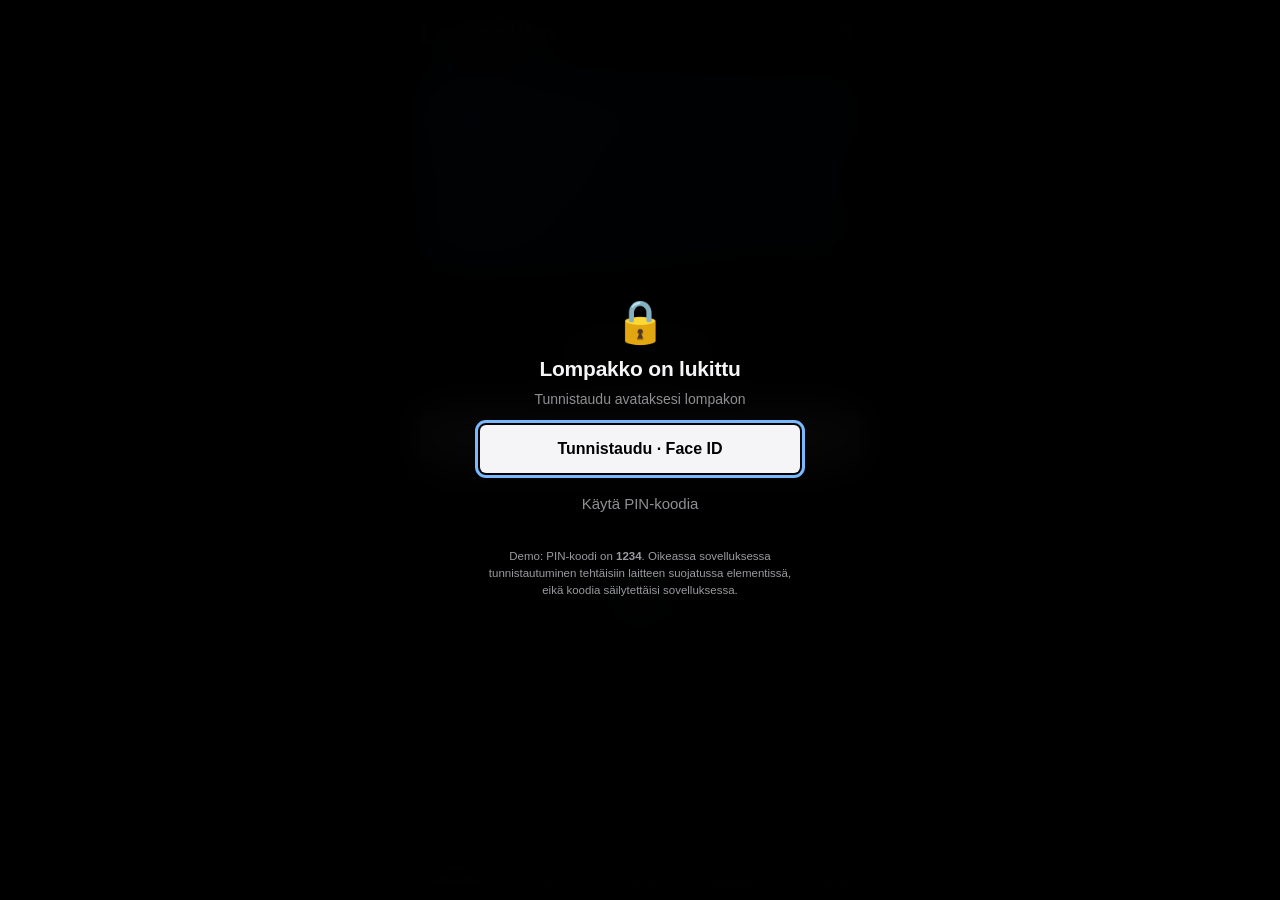
==== commit 92c5eb3a: "Lisää yksityisyyssuojat ja päivitä README - saldot sumennetaan heti, kun sovellus siirtyy taustalle:" ====
--- a/index.html
+++ b/index.html
@@ -159,6 +159,14 @@
           <button class="toggle" id="setPayAuth" role="switch" aria-label="Vahvista maksut"></button>
         </div>
         <div class="settings-row">
+          <span class="settings-label">Näytön suojaus
+            <span class="settings-sub">Saldot sumennetaan taustalle siirryttäessä.
+            Kuvakaappausta ei selaimessa voi estää — natiivisovelluksessa tämä
+            tehtäisiin järjestelmän lipulla.</span>
+          </span>
+          <span class="badge">Käytössä</span>
+        </div>
+        <div class="settings-row">
           <span class="settings-label">Lukitse heti
             <span class="settings-sub">Sulje lompakko tältä laitteelta</span>
           </span>
--- a/style.css
+++ b/style.css
@@ -1039,3 +1039,11 @@
     transition-duration: 0.001ms !important;
   }
 }
+
+/* ---------- yksityisyys taustalla ---------- */
+/* Sovellusvalitsimen esikatselukuvaan ei saa jäädä saldoja näkyviin. */
+#app.privacy-blur .screens,
+#app.privacy-blur .topbar {
+  filter: blur(18px);
+  transition: filter 0.1s ease;
+}
